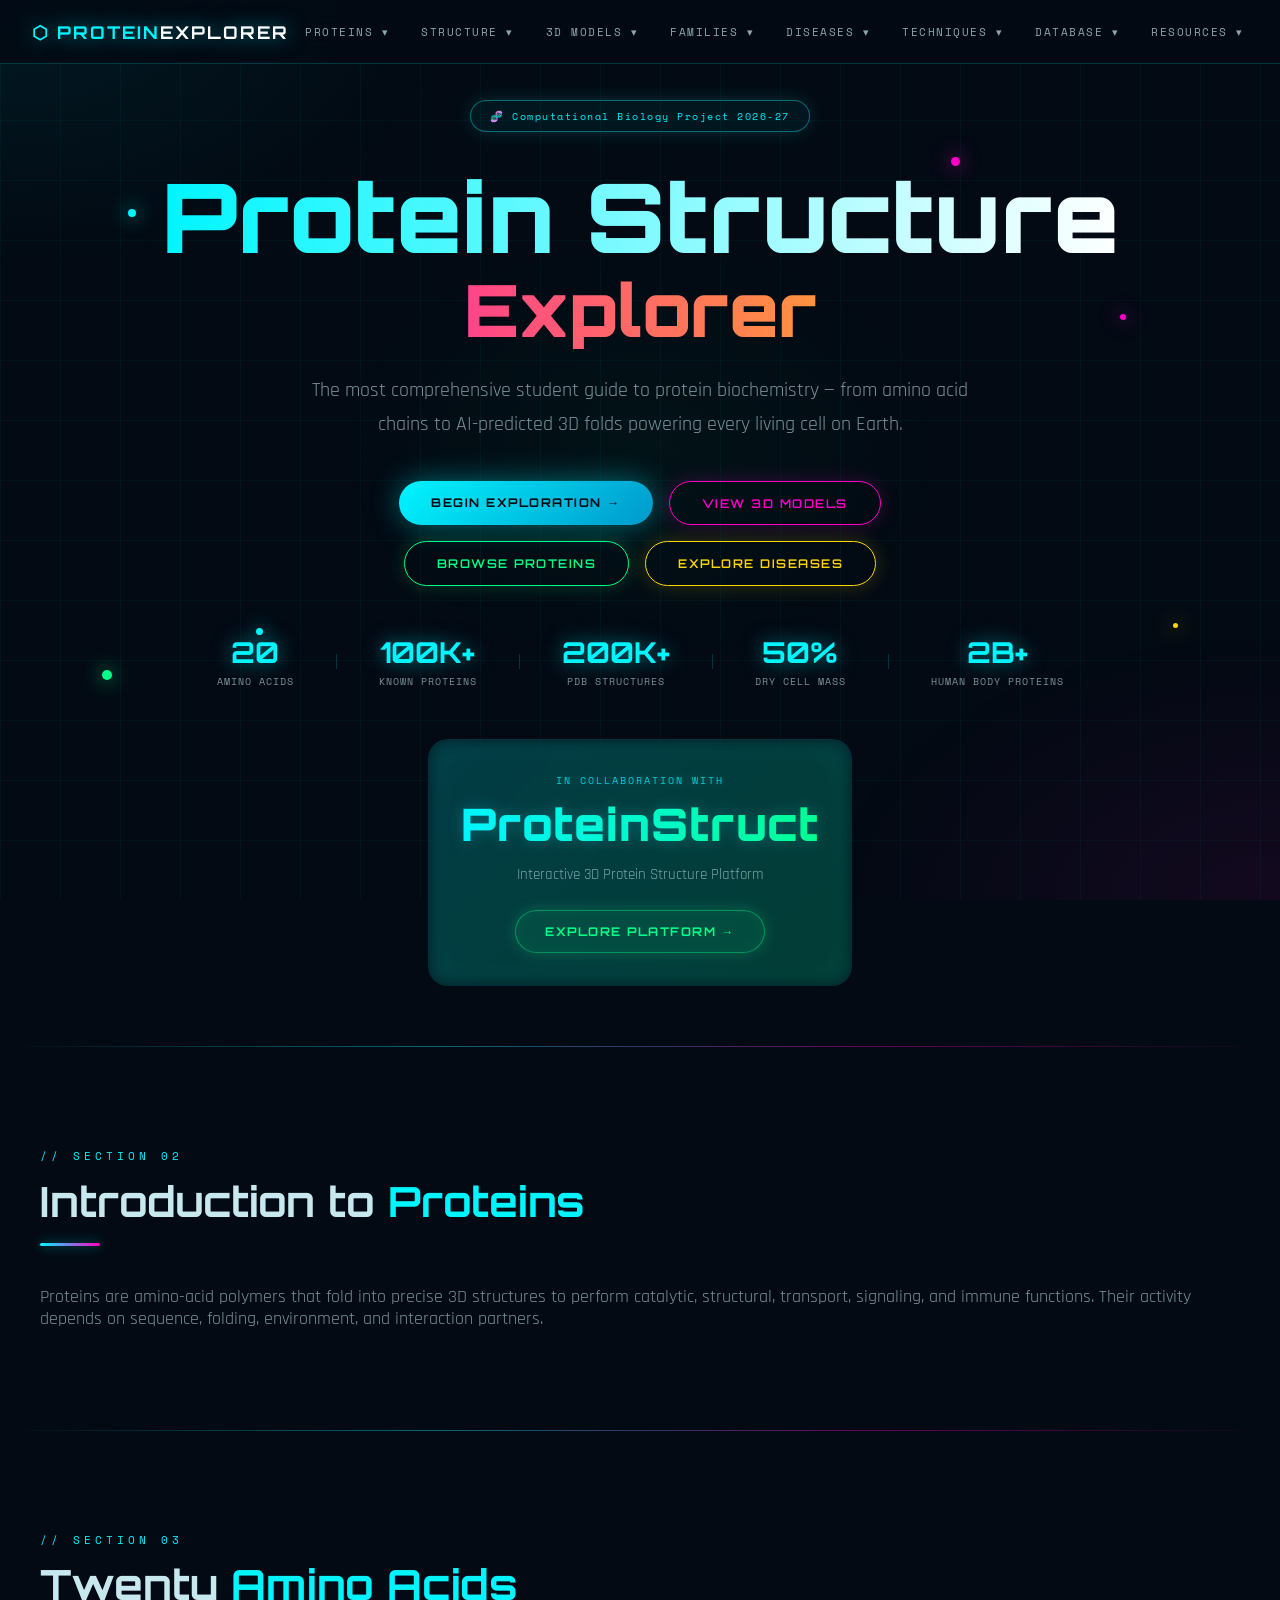
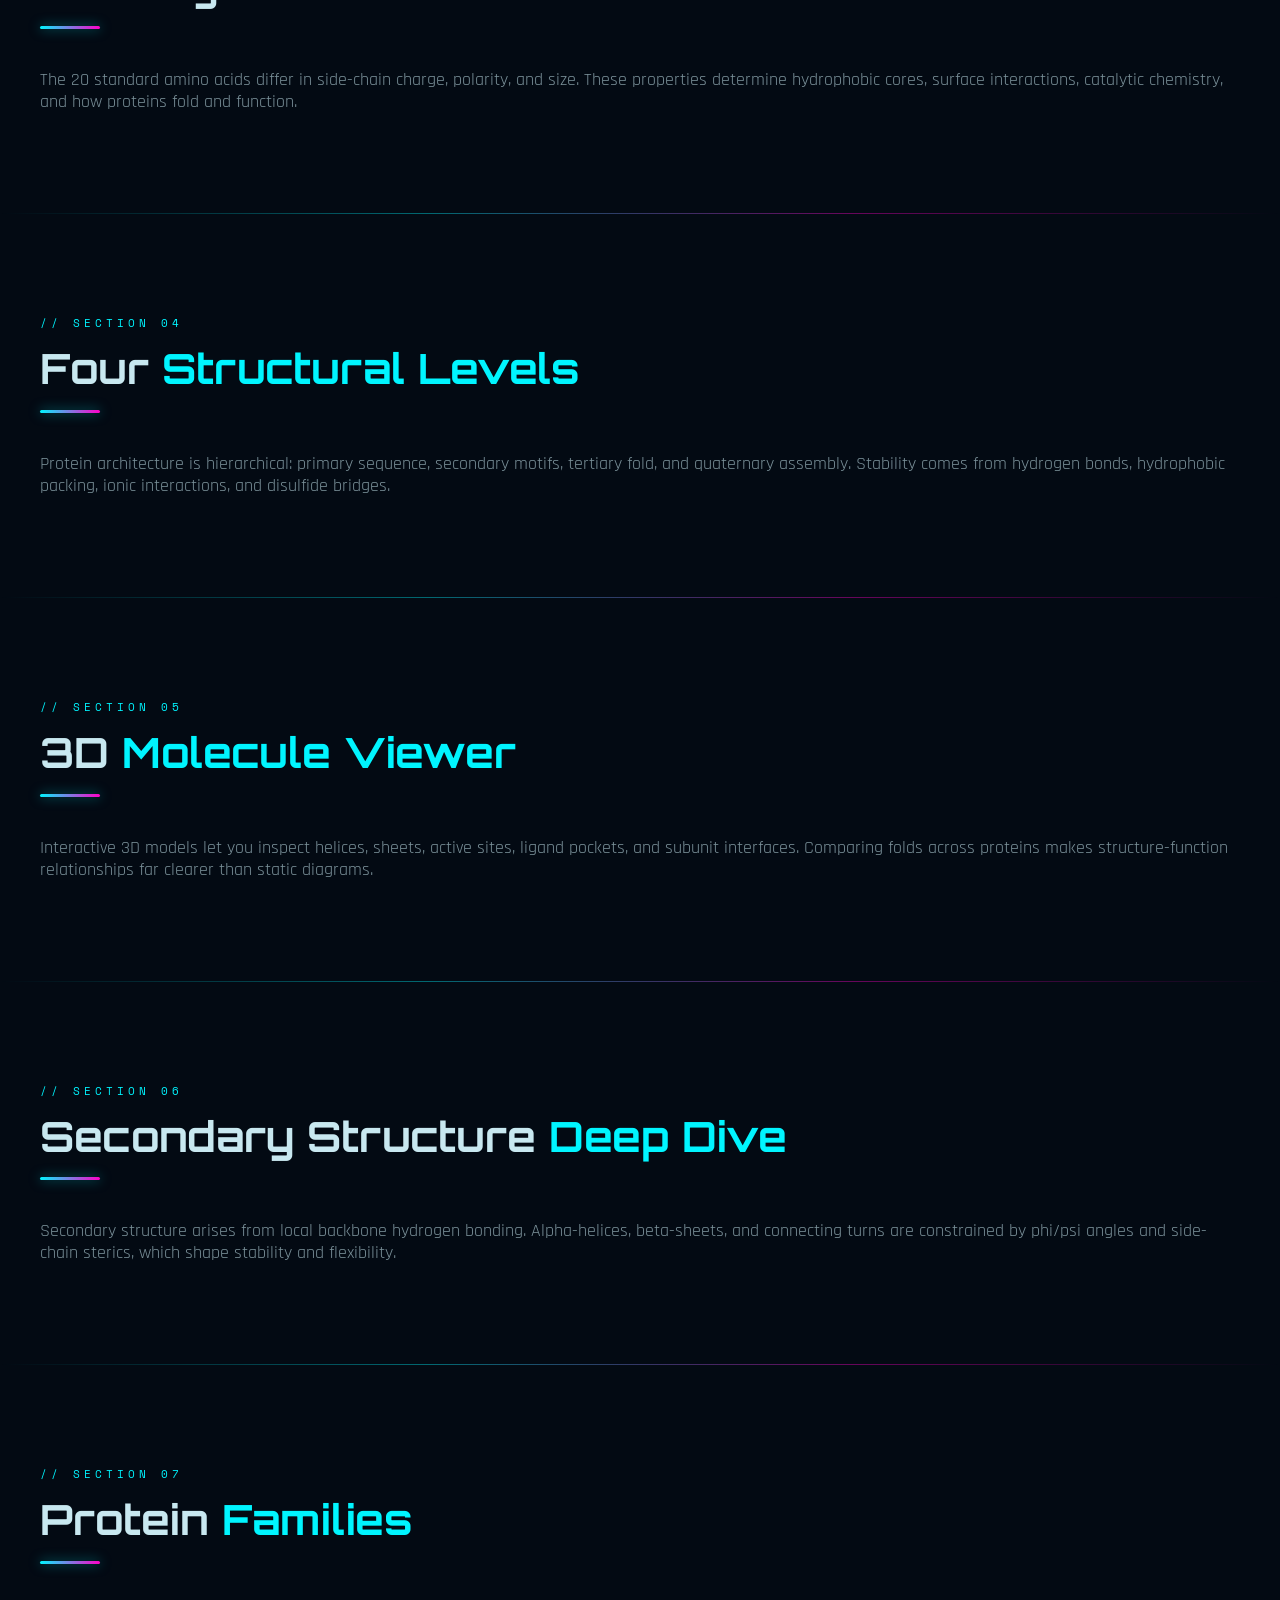
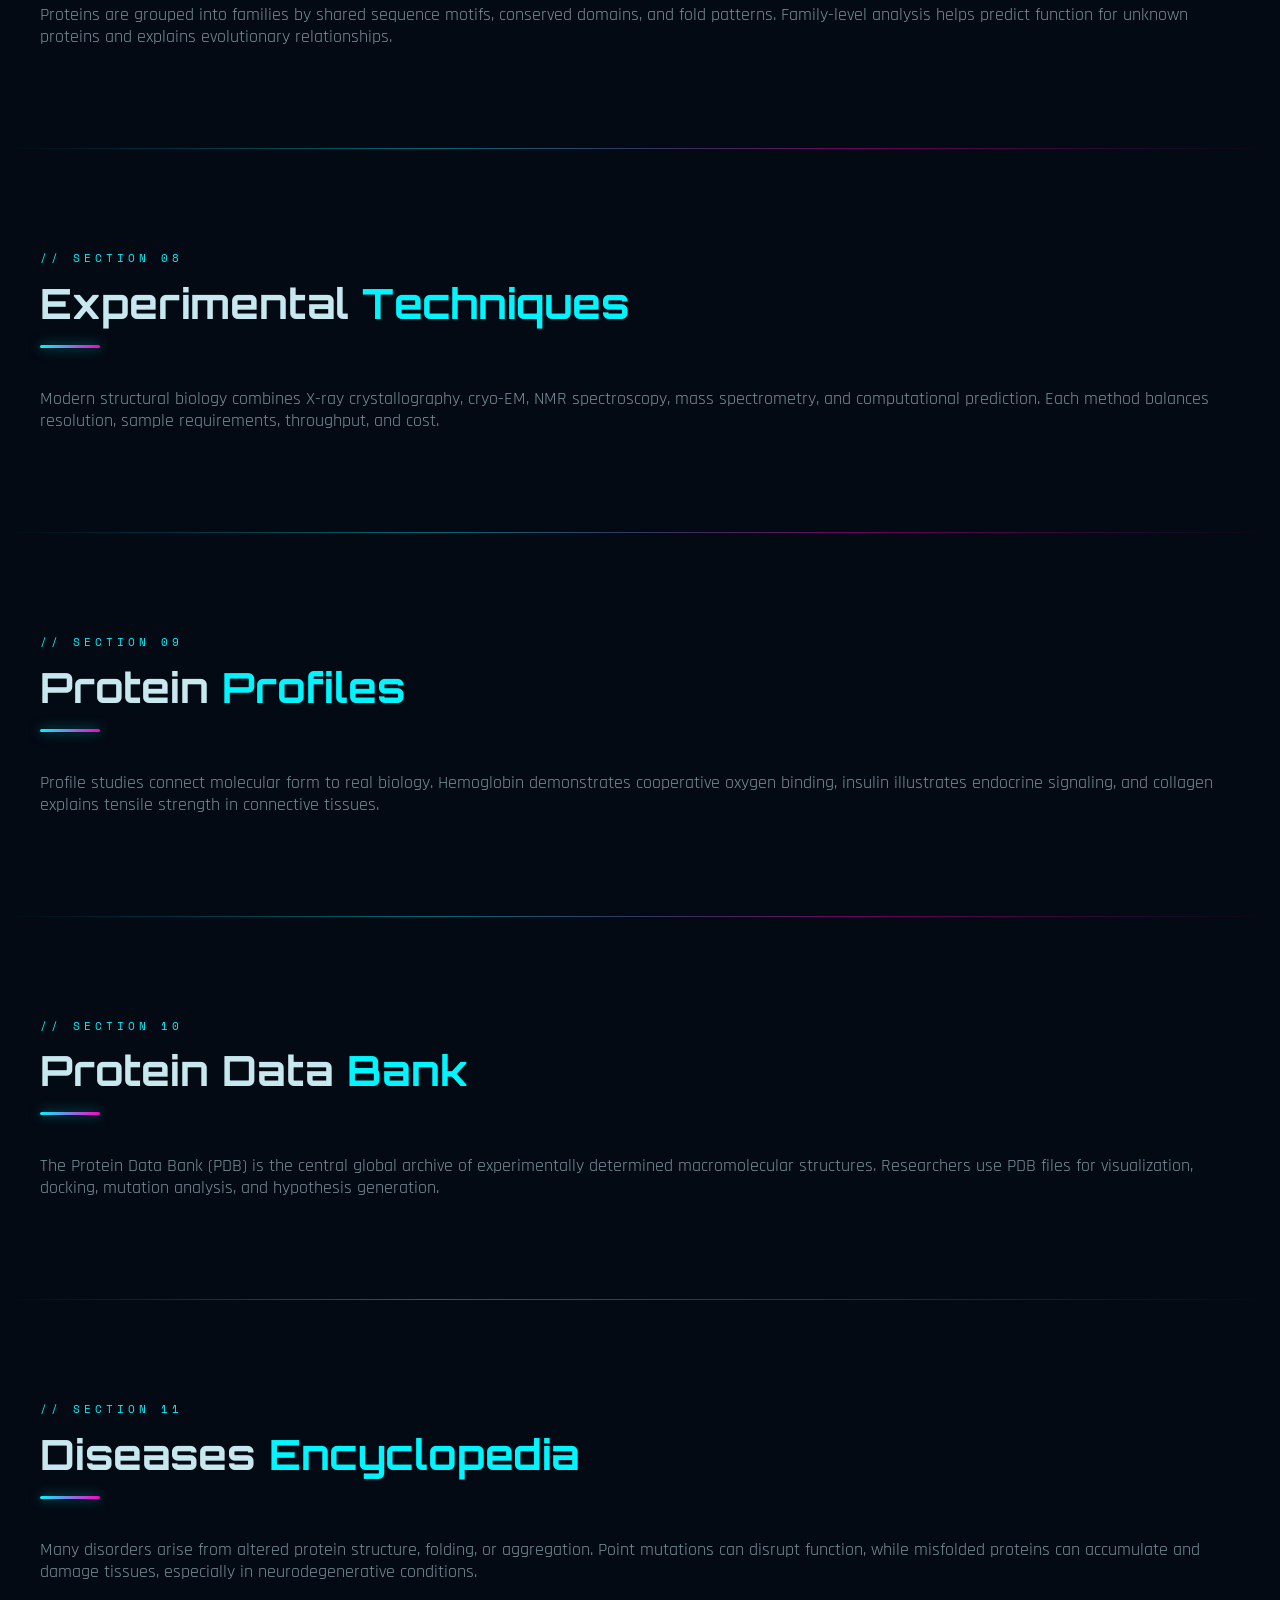
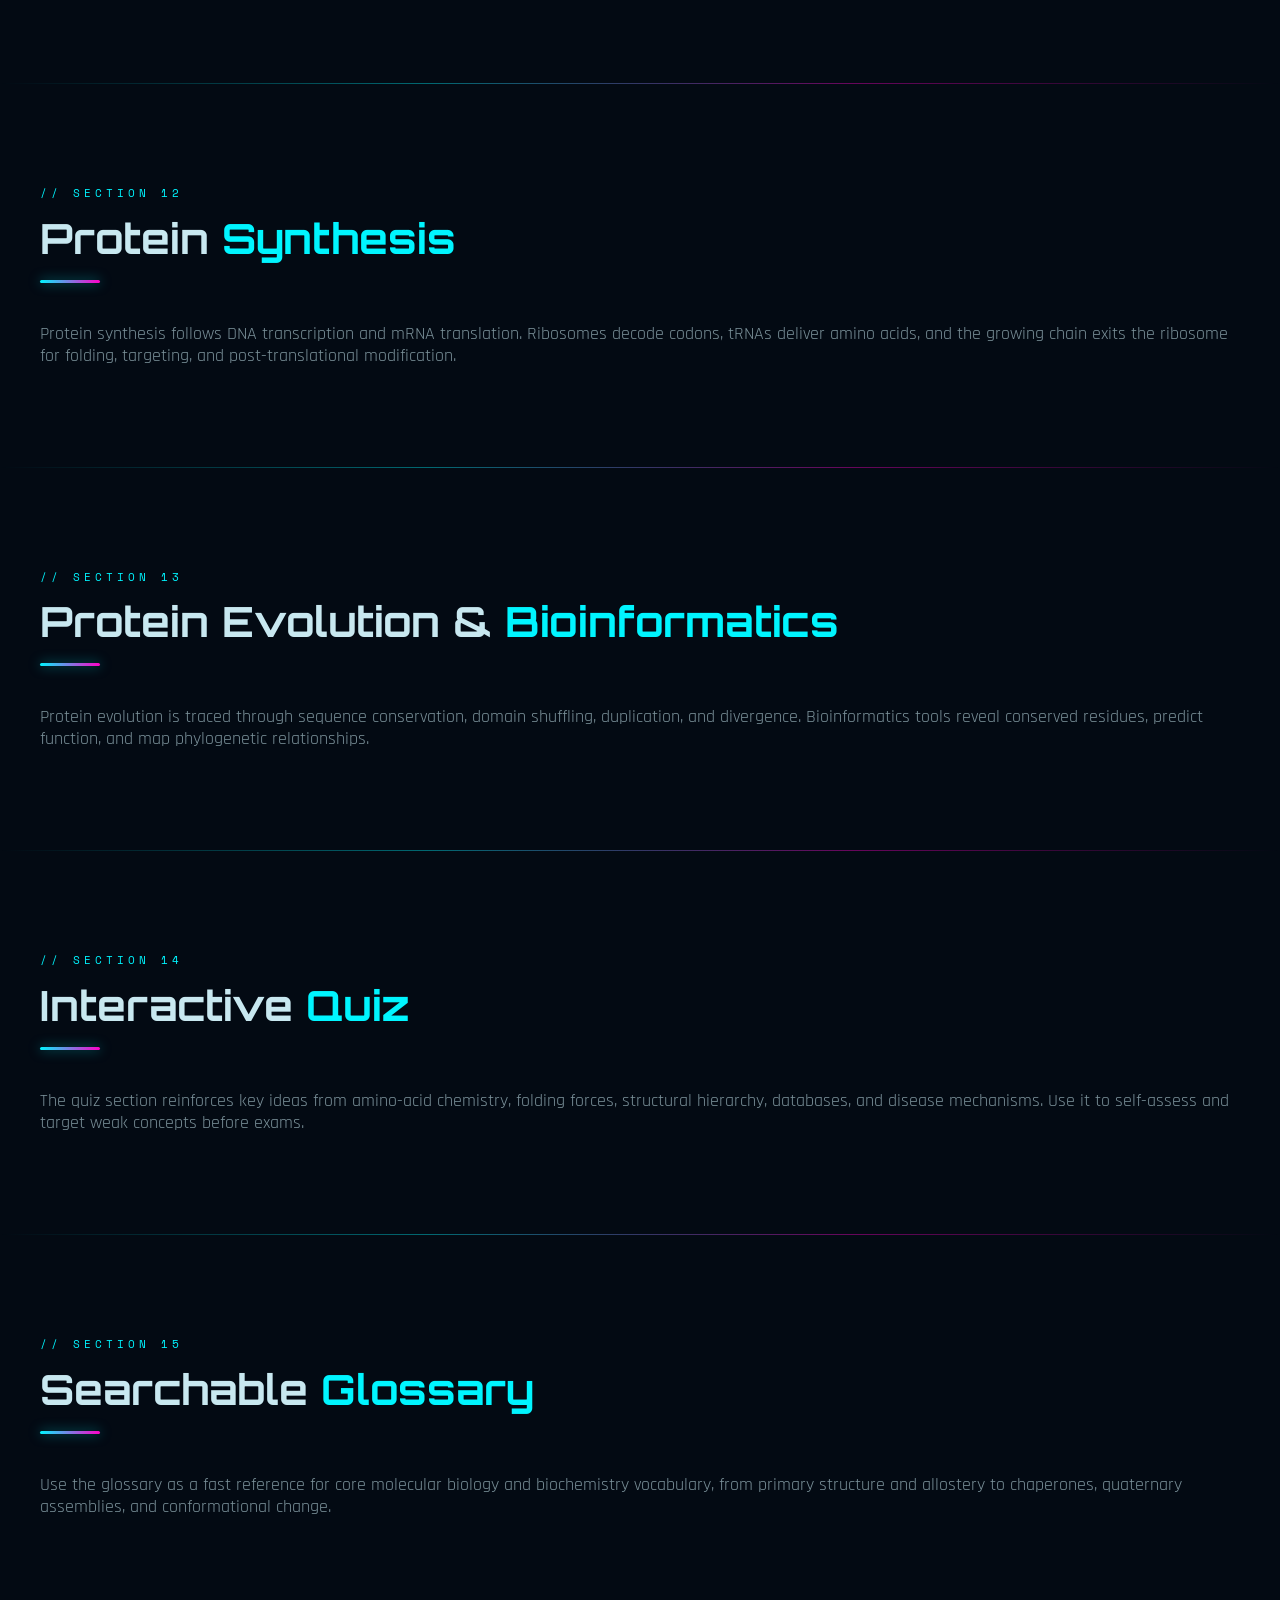
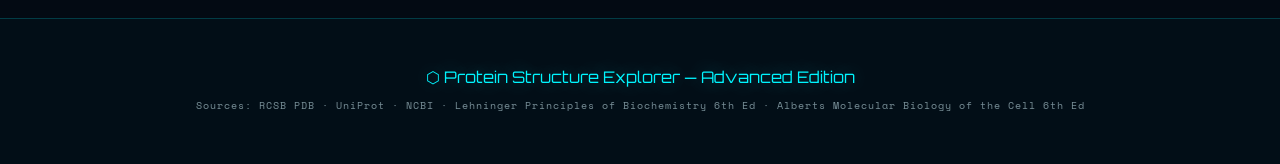
==== index.html @ 43ba5b66 "main home" ====
<!DOCTYPE html>
<html lang="en">
<head>
<meta charset="UTF-8">
<meta name="viewport" content="width=device-width, initial-scale=1.0">
<title>Protein Structure Explorer — Advanced Edition</title>
<link rel="preconnect" href="https://fonts.googleapis.com">
<link href="https://fonts.googleapis.com/css2?family=Orbitron:wght@400;600;700;900&family=Rajdhani:wght@300;400;500;600;700&family=Space+Mono:wght@400;700&display=swap" rel="stylesheet">
<link rel="stylesheet" href="styles.css">
</head>
<body>

    <!-- ══ NAVBAR ══ -->
    <nav>
  <a href="protein_structure.html" class="nav-logo">⬡ PROTEIN<span>EXPLORER</span></a>
  <ul class="nav-links">

    <!-- 1. PROTEINS -->
    <li class="nav-item">
      <a href="introduction.html">Proteins ▾</a>
      <div class="mega-drop wide">
        <div class="drop-col">
          <div class="drop-col-title">Basics</div>
          <a class="drop-item" href="introduction.html"><span class="drop-icon">🧬</span><span class="drop-text"><span class="dt">What Are Proteins?</span><span class="dd">Definition & history</span></span></a>
          <a class="drop-item" href="amino-acids.html"><span class="drop-icon">⚗️</span><span class="drop-text"><span class="dt">Amino Acids</span><span class="dd">20 building blocks</span></span></a>
          <a class="drop-item" href="introduction.html"><span class="drop-icon">🔗</span><span class="drop-text"><span class="dt">Peptide Bonds</span><span class="dd">Condensation chemistry</span></span></a>
          <a class="drop-item" href="introduction.html"><span class="drop-icon">🌀</span><span class="drop-text"><span class="dt">Polypeptides</span><span class="dd">Chain formation</span></span></a>
          <a class="drop-item" href="protein-synthesis.html"><span class="drop-icon">🏭</span><span class="drop-text"><span class="dt">Ribosomes</span><span class="dd">Protein factories</span></span></a>
          <a class="drop-item" href="protein-synthesis.html"><span class="drop-icon">📐</span><span class="drop-text"><span class="dt">Central Dogma</span><span class="dd">DNA→RNA→Protein</span></span></a>
        </div>
        <div class="drop-col">
          <div class="drop-col-title">Types</div>
          <a class="drop-item" href="protein-families.html"><span class="drop-icon">⚡</span><span class="drop-text"><span class="dt">Enzymes</span><span class="dd">Biological catalysts</span></span></a>
          <a class="drop-item" href="protein-families.html"><span class="drop-icon">💉</span><span class="drop-text"><span class="dt">Hormones</span><span class="dd">Chemical messengers</span></span></a>
          <a class="drop-item" href="protein-families.html"><span class="drop-icon">🛡️</span><span class="drop-text"><span class="dt">Antibodies</span><span class="dd">Immune defenders</span></span></a>
          <a class="drop-item" href="protein-families.html"><span class="drop-icon">🚌</span><span class="drop-text"><span class="dt">Transport</span><span class="dd">Hemoglobin, albumin</span></span></a>
          <a class="drop-item" href="protein-families.html"><span class="drop-icon">🏗️</span><span class="drop-text"><span class="dt">Structural</span><span class="dd">Collagen, keratin</span></span></a>
          <a class="drop-item" href="protein-families.html"><span class="drop-icon">🏃</span><span class="drop-text"><span class="dt">Motor Proteins</span><span class="dd">Myosin, kinesin</span></span></a>
        </div>
        <div class="drop-col">
          <div class="drop-col-title">Functions</div>
          <a class="drop-item" href="protein-families.html"><span class="drop-icon">🔬</span><span class="drop-text"><span class="dt">Catalysis</span><span class="dd">Enzyme mechanisms</span></span></a>
          <a class="drop-item" href="introduction.html"><span class="drop-icon">📡</span><span class="drop-text"><span class="dt">Cell Signaling</span><span class="dd">Receptors & cascades</span></span></a>
          <a class="drop-item" href="protein-synthesis.html"><span class="drop-icon">🧬</span><span class="drop-text"><span class="dt">DNA Replication</span><span class="dd">Polymerases</span></span></a>
          <a class="drop-item" href="protein-families.html"><span class="drop-icon">💪</span><span class="drop-text"><span class="dt">Muscle Contraction</span><span class="dd">Actin–myosin cycle</span></span></a>
          <a class="drop-item" href="diseases.html"><span class="drop-icon">🦠</span><span class="drop-text"><span class="dt">Immune Defense</span><span class="dd">Antibodies & MHC</span></span></a>
          <a class="drop-item" href="protein-families.html"><span class="drop-icon">🩸</span><span class="drop-text"><span class="dt">O₂ Transport</span><span class="dd">Hemoglobin & myoglobin</span></span></a>
        </div>
      </div>
    </li>

    <!-- 2. STRUCTURE LEVELS -->
    <li class="nav-item">
      <a href="protein-structure-levels.html">Structure ▾</a>
      <div class="mega-drop">
        <div class="drop-col">
          <div class="drop-col-title">4 Levels</div>
          <a class="drop-item" href="protein-structure-levels.html"><span class="drop-icon">①</span><span class="drop-text"><span class="dt">Primary</span><span class="dd">Amino acid sequence</span></span></a>
          <a class="drop-item" href="protein-structure-levels.html"><span class="drop-icon">②</span><span class="drop-text"><span class="dt">Secondary</span><span class="dd">α-helices & β-sheets</span></span></a>
          <a class="drop-item" href="protein-structure-levels.html"><span class="drop-icon">③</span><span class="drop-text"><span class="dt">Tertiary</span><span class="dd">3D globular fold</span></span></a>
          <a class="drop-item" href="protein-structure-levels.html"><span class="drop-icon">④</span><span class="drop-text"><span class="dt">Quaternary</span><span class="dd">Multi-subunit complexes</span></span></a>
        </div>
        <div class="drop-col">
          <div class="drop-col-title">Key Concepts</div>
          <a class="drop-item" href="protein-structure-levels.html"><span class="drop-icon">🔄</span><span class="drop-text"><span class="dt">H-Bonds</span><span class="dd">Backbone interactions</span></span></a>
          <a class="drop-item" href="protein-structure-levels.html"><span class="drop-icon">💧</span><span class="drop-text"><span class="dt">Hydrophobic Core</span><span class="dd">Driving force for folding</span></span></a>
          <a class="drop-item" href="protein-structure-levels.html"><span class="drop-icon">⚙️</span><span class="drop-text"><span class="dt">Disulfide Bonds</span><span class="dd">Covalent stabilization</span></span></a>
          <a class="drop-item" href="protein-structure-levels.html"><span class="drop-icon">📊</span><span class="drop-text"><span class="dt">Ramachandran Plot</span><span class="dd">Allowed φ/ψ angles</span></span></a>
        </div>
      </div>
    </li>

    <!-- 3. 3D MODELS -->
    <li class="nav-item">
      <a href="3d-models.html">3D Models ▾</a>
      <div class="mega-drop wide">
        <div class="drop-col">
          <div class="drop-col-title">Basic</div>
          <a class="drop-item" href="3d-models.html"><span class="drop-icon">🔵</span><span class="drop-text"><span class="dt">Primary Chain</span><span class="dd">Polypeptide backbone</span></span></a>
          <a class="drop-item" href="3d-models.html"><span class="drop-icon">🌀</span><span class="drop-text"><span class="dt">Alpha-Helix</span><span class="dd">Right-handed coil</span></span></a>
          <a class="drop-item" href="3d-models.html"><span class="drop-icon">📋</span><span class="drop-text"><span class="dt">Beta-Sheet</span><span class="dd">Parallel/antiparallel strands</span></span></a>
          <a class="drop-item" href="3d-models.html"><span class="drop-icon">🔮</span><span class="drop-text"><span class="dt">Tertiary Fold</span><span class="dd">Globular 3D fold</span></span></a>
        </div>
        <div class="drop-col">
          <div class="drop-col-title">Classic</div>
          <a class="drop-item" href="3d-models.html"><span class="drop-icon">🩸</span><span class="drop-text"><span class="dt">Hemoglobin</span><span class="dd">Heterotetramer</span></span></a>
          <a class="drop-item" href="3d-models.html"><span class="drop-icon">🦴</span><span class="drop-text"><span class="dt">Collagen</span><span class="dd">Triple helix</span></span></a>
          <a class="drop-item" href="3d-models.html"><span class="drop-icon">💉</span><span class="drop-text"><span class="dt">Insulin</span><span class="dd">Disulfide-linked chains</span></span></a>
          <a class="drop-item" href="3d-models.html"><span class="drop-icon">🏋️</span><span class="drop-text"><span class="dt">Myoglobin</span><span class="dd">O₂-binding globin</span></span></a>
        </div>
        <div class="drop-col">
          <div class="drop-col-title">Machines</div>
          <a class="drop-item" href="3d-models.html"><span class="drop-icon">⚡</span><span class="drop-text"><span class="dt">ATP Synthase</span><span class="dd">Rotary motor</span></span></a>
          <a class="drop-item" href="3d-models.html"><span class="drop-icon">🏭</span><span class="drop-text"><span class="dt">Ribosome</span><span class="dd">Protein factory</span></span></a>
          <a class="drop-item" href="3d-models.html"><span class="drop-icon">Y️</span><span class="drop-text"><span class="dt">Antibody IgG</span><span class="dd">Y-shaped immune protein</span></span></a>
          <a class="drop-item" href="3d-models.html"><span class="drop-icon">🗑️</span><span class="drop-text"><span class="dt">Proteasome</span><span class="dd">Protein degrader</span></span></a>
        </div>
      </div>
    </li>

    <!-- 4. FAMILIES -->
    <li class="nav-item">
      <a href="protein-families.html">Families ▾</a>
      <div class="mega-drop">
        <div class="drop-col">
          <div class="drop-col-title">Categories</div>
          <a class="drop-item" href="protein-families.html"><span class="drop-icon">⚽</span><span class="drop-text"><span class="dt">Globular</span><span class="dd">Compact & soluble</span></span></a>
          <a class="drop-item" href="protein-families.html"><span class="drop-icon">🧵</span><span class="drop-text"><span class="dt">Fibrous</span><span class="dd">Structural filaments</span></span></a>
          <a class="drop-item" href="protein-families.html"><span class="drop-icon">🫧</span><span class="drop-text"><span class="dt">Membrane</span><span class="dd">Embedded in bilayer</span></span></a>
          <a class="drop-item" href="protein-families.html"><span class="drop-icon">🌊</span><span class="drop-text"><span class="dt">Disordered</span><span class="dd">No fixed structure</span></span></a>
        </div>
        <div class="drop-col">
          <div class="drop-col-title">Specialized</div>
          <a class="drop-item" href="protein-families.html"><span class="drop-icon">🔧</span><span class="drop-text"><span class="dt">Enzymes</span><span class="dd">6 EC classes</span></span></a>
          <a class="drop-item" href="protein-families.html"><span class="drop-icon">🛡️</span><span class="drop-text"><span class="dt">Antibodies</span><span class="dd">5 immunoglobulin classes</span></span></a>
          <a class="drop-item" href="protein-families.html"><span class="drop-icon">🏃</span><span class="drop-text"><span class="dt">Motor Proteins</span><span class="dd">Myosin, kinesin, dynein</span></span></a>
          <a class="drop-item" href="protein-families.html"><span class="drop-icon">🫂</span><span class="drop-text"><span class="dt">Chaperones</span><span class="dd">Folding assistants</span></span></a>
        </div>
      </div>
    </li>

    <!-- 5. DISEASES -->
    <li class="nav-item">
      <a href="diseases.html">Diseases ▾</a>
      <div class="mega-drop">
        <div class="drop-col">
          <div class="drop-col-title">Misfolding</div>
          <a class="drop-item" href="diseases.html"><span class="drop-icon">🧠</span><span class="drop-text"><span class="dt">Alzheimer's</span><span class="dd">Aβ plaques + tau tangles</span></span></a>
          <a class="drop-item" href="diseases.html"><span class="drop-icon">🤝</span><span class="drop-text"><span class="dt">Parkinson's</span><span class="dd">α-synuclein Lewy bodies</span></span></a>
          <a class="drop-item" href="diseases.html"><span class="drop-icon">👻</span><span class="drop-text"><span class="dt">Prion Diseases</span><span class="dd">PrPc → PrPsc</span></span></a>
        </div>
        <div class="drop-col">
          <div class="drop-col-title">Genetic</div>
          <a class="drop-item" href="diseases.html"><span class="drop-icon">🩸</span><span class="drop-text"><span class="dt">Sickle Cell</span><span class="dd">Glu6Val in β-globin</span></span></a>
          <a class="drop-item" href="diseases.html"><span class="drop-icon">🫁</span><span class="drop-text"><span class="dt">Cystic Fibrosis</span><span class="dd">CFTR mutations</span></span></a>
          <a class="drop-item" href="diseases.html"><span class="drop-icon">🦴</span><span class="drop-text"><span class="dt">Osteogenesis Imperfecta</span><span class="dd">Defective collagen</span></span></a>
          <a class="drop-item" href="diseases.html"><span class="drop-icon">🧬</span><span class="drop-text"><span class="dt">PKU</span><span class="dd">Phenylalanine accumulation</span></span></a>
        </div>
      </div>
    </li>

    <!-- 6. TECHNIQUES -->
    <li class="nav-item">
      <a href="techniques.html">Techniques ▾</a>
      <div class="mega-drop">
        <div class="drop-col">
          <div class="drop-col-title">Structural</div>
          <a class="drop-item" href="techniques.html"><span class="drop-icon">💎</span><span class="drop-text"><span class="dt">X-Ray Crystallography</span><span class="dd">Atomic resolution</span></span></a>
          <a class="drop-item" href="techniques.html"><span class="drop-icon">🧲</span><span class="drop-text"><span class="dt">NMR Spectroscopy</span><span class="dd">Solution structures</span></span></a>
          <a class="drop-item" href="techniques.html"><span class="drop-icon">❄️</span><span class="drop-text"><span class="dt">Cryo-EM</span><span class="dd">Resolution revolution</span></span></a>
          <a class="drop-item" href="techniques.html"><span class="drop-icon">🤖</span><span class="drop-text"><span class="dt">AlphaFold AI</span><span class="dd">AI structure prediction</span></span></a>
        </div>
        <div class="drop-col">
          <div class="drop-col-title">Analytical</div>
          <a class="drop-item" href="techniques.html"><span class="drop-icon">⚖️</span><span class="drop-text"><span class="dt">Mass Spectrometry</span><span class="dd">Protein identification</span></span></a>
          <a class="drop-item" href="techniques.html"><span class="drop-icon">🌈</span><span class="drop-text"><span class="dt">CD Spectroscopy</span><span class="dd">Secondary structure</span></span></a>
          <a class="drop-item" href="techniques.html"><span class="drop-icon">💡</span><span class="drop-text"><span class="dt">FRET</span><span class="dd">Molecular distances</span></span></a>
          <a class="drop-item" href="techniques.html"><span class="drop-icon">🧫</span><span class="drop-text"><span class="dt">SDS-PAGE/Western</span><span class="dd">Size separation</span></span></a>
        </div>
      </div>
    </li>

    <!-- 7. DATABASE -->
    <li class="nav-item">
      <a href="pdb.html">Database ▾</a>
      <div class="mega-drop">
        <div class="drop-col">
          <div class="drop-col-title">Databases</div>
          <a class="drop-item" href="pdb.html"><span class="drop-icon">🏛️</span><span class="drop-text"><span class="dt">Protein Data Bank</span><span class="dd">200K+ structures</span></span></a>
          <a class="drop-item" href="pdb.html"><span class="drop-icon">🤖</span><span class="drop-text"><span class="dt">AlphaFold DB</span><span class="dd">200M+ predictions</span></span></a>
          <a class="drop-item" href="pdb.html"><span class="drop-icon">📚</span><span class="drop-text"><span class="dt">UniProt</span><span class="dd">Protein knowledgebase</span></span></a>
          <a class="drop-item" href="pdb.html"><span class="drop-icon">🔬</span><span class="drop-text"><span class="dt">NCBI Protein</span><span class="dd">Sequence database</span></span></a>
        </div>
        <div class="drop-col">
          <div class="drop-col-title">Tools</div>
          <a class="drop-item" href="pdb.html"><span class="drop-icon">🖥️</span><span class="drop-text"><span class="dt">PyMOL</span><span class="dd">Structure visualization</span></span></a>
          <a class="drop-item" href="pdb.html"><span class="drop-icon">💻</span><span class="drop-text"><span class="dt">BLAST</span><span class="dd">Sequence alignment</span></span></a>
          <a class="drop-item" href="pdb.html"><span class="drop-icon">🌐</span><span class="drop-text"><span class="dt">Mol* Viewer</span><span class="dd">Web-based 3D viewer</span></span></a>
          <a class="drop-item" href="pdb.html"><span class="drop-icon">🧮</span><span class="drop-text"><span class="dt">Clustal Omega</span><span class="dd">Multiple alignment</span></span></a>
        </div>
      </div>
    </li>

    <!-- 8. RESOURCES -->
    <li class="nav-item">
      <a href="quiz.html">Resources ▾</a>
      <div class="mega-drop">
        <div class="drop-col">
          <div class="drop-col-title">Self-Test & Reference</div>
          <a class="drop-item" href="quiz.html"><span class="drop-icon">❓</span><span class="drop-text"><span class="dt">10-Question Quiz</span><span class="dd">Test your knowledge</span></span></a>
          <a class="drop-item" href="glossary.html"><span class="drop-icon">📖</span><span class="drop-text"><span class="dt">Glossary A–Z</span><span class="dd">60+ searchable terms</span></span></a>
          <a class="drop-item" href="protein-families.html"><span class="drop-icon">🔍</span><span class="drop-text"><span class="dt">Protein Profiles</span><span class="dd">10 case studies</span></span></a>
          <a class="drop-item" href="evolution.html"><span class="drop-icon">🧫</span><span class="drop-text"><span class="dt">Bioinformatics</span><span class="dd">Evolution & tools</span></span></a>
        </div>
      </div>
    </li>

  </ul>
</nav>

<!-- ══ HERO ══ -->
<section id="hero">
  <!-- Floating dots -->
  <div class="float-dot fd1"></div>
  <div class="float-dot fd2"></div>
  <div class="float-dot fd3"></div>
  <div class="float-dot fd4"></div>
  <div class="float-dot fd5"></div>
  <div class="float-dot fd6"></div>

  <div class="hero-badge">🧬 Computational Biology Project 2026-27</div>

  <h1 class="hero-title">
    <span class="line1">Protein Structure</span>
    <span class="line2">Explorer</span>
  </h1>

  <p class="hero-subtitle">
    The most comprehensive student guide to protein biochemistry — from amino acid chains
    to AI-predicted 3D folds powering every living cell on Earth.
  </p>

  <div class="hero-btns">
    <a href="introduction.html" class="btn-primary">Begin Exploration →</a>
    <a href="3d-models.html" class="btn-outline mg">View 3D Models</a>
  </div>
  <div class="hero-btns2">
    <a href="amino-acids.html" class="btn-outline gr">Browse Proteins</a>
    <a href="diseases.html" class="btn-outline gd">Explore Diseases</a>
  </div>

  <div class="hero-stats">
    <div class="stat-item">
      <span class="stat-num">20</span>
      <span class="stat-label">Amino Acids</span>
    </div>
    <div class="stat-divider">|</div>
    <div class="stat-item">
      <span class="stat-num">100K+</span>
      <span class="stat-label">Known Proteins</span>
    </div>
    <div class="stat-divider">|</div>
    <div class="stat-item">
      <span class="stat-num">200K+</span>
      <span class="stat-label">PDB Structures</span>
    </div>
    <div class="stat-divider">|</div>
    <div class="stat-item">
      <span class="stat-num">50%</span>
      <span class="stat-label">Dry Cell Mass</span>
    </div>
    <div class="stat-divider">|</div>
    <div class="stat-item">
      <span class="stat-num">2B+</span>
      <span class="stat-label">Human Body Proteins</span>
    </div>
  </div>

  <!-- ══ Glassmorphism Collaboration Card ══ -->
  <div class="collab-card">
    <div class="collab-glow"></div>
    <div class="collab-content">
      <p class="collab-label">In Collaboration With</p>
      <h3 class="collab-title">ProteinStruct</h3>
      <p class="collab-subtitle">Interactive 3D Protein Structure Platform</p>
      <a href="https://proteostruct.vercel.app" target="_blank" rel="noopener noreferrer" class="collab-link">
        Explore Platform →
      </a>
    </div>
  </div>
</section>

<div class="section-sep"></div>

<!-- ══ PLACEHOLDER SECTIONS (to be replaced in subsequent parts) ══ -->
<section id="intro"><div class="section-inner">
  <span class="section-tag">// Section 02</span>
  <h2 class="section-title">Introduction to <span>Proteins</span></h2>
  <div class="section-divider"></div>
  <p style="color:var(--text-dim);font-size:1.1rem">Proteins are amino-acid polymers that fold into precise 3D structures to perform catalytic, structural, transport, signaling, and immune functions. Their activity depends on sequence, folding, environment, and interaction partners.</p>
</div></section>
<div class="section-sep"></div>

<section id="amino"><div class="section-inner">
  <span class="section-tag">// Section 03</span>
  <h2 class="section-title">Twenty <span>Amino Acids</span></h2>
  <div class="section-divider"></div>
  <p style="color:var(--text-dim);font-size:1.1rem">The 20 standard amino acids differ in side-chain charge, polarity, and size. These properties determine hydrophobic cores, surface interactions, catalytic chemistry, and how proteins fold and function.</p>
</div></section>
<div class="section-sep"></div>

<section id="levels"><div class="section-inner">
  <span class="section-tag">// Section 04</span>
  <h2 class="section-title">Four <span>Structural Levels</span></h2>
  <div class="section-divider"></div>
  <p style="color:var(--text-dim);font-size:1.1rem">Protein architecture is hierarchical: primary sequence, secondary motifs, tertiary fold, and quaternary assembly. Stability comes from hydrogen bonds, hydrophobic packing, ionic interactions, and disulfide bridges.</p>
</div></section>
<div class="section-sep"></div>

<section id="viewer"><div class="section-inner">
  <span class="section-tag">// Section 05</span>
  <h2 class="section-title">3D <span>Molecule Viewer</span></h2>
  <div class="section-divider"></div>
  <p style="color:var(--text-dim);font-size:1.1rem">Interactive 3D models let you inspect helices, sheets, active sites, ligand pockets, and subunit interfaces. Comparing folds across proteins makes structure-function relationships far clearer than static diagrams.</p>
</div></section>
<div class="section-sep"></div>

<section id="secondary"><div class="section-inner">
  <span class="section-tag">// Section 06</span>
  <h2 class="section-title">Secondary Structure <span>Deep Dive</span></h2>
  <div class="section-divider"></div>
  <p style="color:var(--text-dim);font-size:1.1rem">Secondary structure arises from local backbone hydrogen bonding. Alpha-helices, beta-sheets, and connecting turns are constrained by phi/psi angles and side-chain sterics, which shape stability and flexibility.</p>
</div></section>
<div class="section-sep"></div>

<section id="families"><div class="section-inner">
  <span class="section-tag">// Section 07</span>
  <h2 class="section-title">Protein <span>Families</span></h2>
  <div class="section-divider"></div>
  <p style="color:var(--text-dim);font-size:1.1rem">Proteins are grouped into families by shared sequence motifs, conserved domains, and fold patterns. Family-level analysis helps predict function for unknown proteins and explains evolutionary relationships.</p>
</div></section>
<div class="section-sep"></div>

<section id="techniques"><div class="section-inner">
  <span class="section-tag">// Section 08</span>
  <h2 class="section-title">Experimental <span>Techniques</span></h2>
  <div class="section-divider"></div>
  <p style="color:var(--text-dim);font-size:1.1rem">Modern structural biology combines X-ray crystallography, cryo-EM, NMR spectroscopy, mass spectrometry, and computational prediction. Each method balances resolution, sample requirements, throughput, and cost.</p>
</div></section>
<div class="section-sep"></div>

<section id="profiles"><div class="section-inner">
  <span class="section-tag">// Section 09</span>
  <h2 class="section-title">Protein <span>Profiles</span></h2>
  <div class="section-divider"></div>
  <p style="color:var(--text-dim);font-size:1.1rem">Profile studies connect molecular form to real biology. Hemoglobin demonstrates cooperative oxygen binding, insulin illustrates endocrine signaling, and collagen explains tensile strength in connective tissues.</p>
</div></section>
<div class="section-sep"></div>

<section id="pdb"><div class="section-inner">
  <span class="section-tag">// Section 10</span>
  <h2 class="section-title">Protein Data <span>Bank</span></h2>
  <div class="section-divider"></div>
  <p style="color:var(--text-dim);font-size:1.1rem">The Protein Data Bank (PDB) is the central global archive of experimentally determined macromolecular structures. Researchers use PDB files for visualization, docking, mutation analysis, and hypothesis generation.</p>
</div></section>
<div class="section-sep"></div>

<section id="diseases"><div class="section-inner">
  <span class="section-tag">// Section 11</span>
  <h2 class="section-title">Diseases <span>Encyclopedia</span></h2>
  <div class="section-divider"></div>
  <p style="color:var(--text-dim);font-size:1.1rem">Many disorders arise from altered protein structure, folding, or aggregation. Point mutations can disrupt function, while misfolded proteins can accumulate and damage tissues, especially in neurodegenerative conditions.</p>
</div></section>
<div class="section-sep"></div>

<section id="synthesis"><div class="section-inner">
  <span class="section-tag">// Section 12</span>
  <h2 class="section-title">Protein <span>Synthesis</span></h2>
  <div class="section-divider"></div>
  <p style="color:var(--text-dim);font-size:1.1rem">Protein synthesis follows DNA transcription and mRNA translation. Ribosomes decode codons, tRNAs deliver amino acids, and the growing chain exits the ribosome for folding, targeting, and post-translational modification.</p>
</div></section>
<div class="section-sep"></div>

<section id="evolution"><div class="section-inner">
  <span class="section-tag">// Section 13</span>
  <h2 class="section-title">Protein Evolution & <span>Bioinformatics</span></h2>
  <div class="section-divider"></div>
  <p style="color:var(--text-dim);font-size:1.1rem">Protein evolution is traced through sequence conservation, domain shuffling, duplication, and divergence. Bioinformatics tools reveal conserved residues, predict function, and map phylogenetic relationships.</p>
</div></section>
<div class="section-sep"></div>

<section id="quiz"><div class="section-inner">
  <span class="section-tag">// Section 14</span>
  <h2 class="section-title">Interactive <span>Quiz</span></h2>
  <div class="section-divider"></div>
  <p style="color:var(--text-dim);font-size:1.1rem">The quiz section reinforces key ideas from amino-acid chemistry, folding forces, structural hierarchy, databases, and disease mechanisms. Use it to self-assess and target weak concepts before exams.</p>
</div></section>
<div class="section-sep"></div>

<section id="glossary"><div class="section-inner">
  <span class="section-tag">// Section 15</span>
  <h2 class="section-title">Searchable <span>Glossary</span></h2>
  <div class="section-divider"></div>
  <p style="color:var(--text-dim);font-size:1.1rem">Use the glossary as a fast reference for core molecular biology and biochemistry vocabulary, from primary structure and allostery to chaperones, quaternary assemblies, and conformational change.</p>
</div></section>

<!-- ══ FOOTER ══ -->
<footer>
  <div class="footer-title">⬡ Protein Structure Explorer — Advanced Edition</div>
  <div class="footer-sub">
    Sources: RCSB PDB · UniProt · NCBI · Lehninger Principles of Biochemistry 6th Ed · Alberts Molecular Biology of the Cell 6th Ed
  </div>
</footer>

<script src="script.js"></script>
</body>
</html>
---- styles.css ----
/* ══════════════════════════════════════════════
   CSS VARIABLES & RESET
══════════════════════════════════════════════ */
:root {
  --cyan: #00f5ff;
  --magenta: #ff00c8;
  --green: #00ff88;
  --gold: #ffd700;
  --bg: #030a13;
  --card-bg: rgba(0,245,255,0.04);
  --border: rgba(0,245,255,0.2);
  --text: #c8e8f0;
  --text-dim: rgba(200,232,240,0.6);
}
*,*::before,*::after{box-sizing:border-box;margin:0;padding:0}
html{scroll-behavior:smooth}
body{
  font-family:'Rajdhani',sans-serif;
  background:var(--bg);
  color:var(--text);
  overflow-x:hidden;
  position:relative;
}

/* ── BACKGROUND ── */
body::before{
  content:'';
  position:fixed;inset:0;z-index:0;pointer-events:none;
  background:
    radial-gradient(ellipse 60% 50% at 0% 0%, rgba(0,245,255,0.07) 0%, transparent 60%),
    radial-gradient(ellipse 60% 50% at 100% 100%, rgba(255,0,200,0.07) 0%, transparent 60%),
    radial-gradient(ellipse 40% 40% at 50% 50%, rgba(0,255,136,0.04) 0%, transparent 60%);
}
body::after{
  content:'';
  position:fixed;inset:0;z-index:0;pointer-events:none;
  background-image:
    linear-gradient(rgba(0,245,255,0.04) 1px, transparent 1px),
    linear-gradient(90deg, rgba(0,245,255,0.04) 1px, transparent 1px);
  background-size:60px 60px;
  animation:gridMove 20s linear infinite;
}
@keyframes gridMove{
  0%{background-position:0 0}
  100%{background-position:60px 60px}
}

/* ══════════════════════════════════════════════
   NAVBAR
══════════════════════════════════════════════ */
nav{
  position:fixed;top:0;left:0;right:0;z-index:1000;
  background:rgba(3,10,19,0.85);
  backdrop-filter:blur(20px);
  border-bottom:1px solid var(--border);
  padding:0 2rem;
  height:64px;
  display:flex;align-items:center;justify-content:space-between;
}
.nav-logo{
  font-family:'Orbitron',sans-serif;
  font-size:1.1rem;font-weight:700;
  color:var(--cyan);
  text-shadow:0 0 20px rgba(0,245,255,0.6);
  letter-spacing:2px;
  white-space:nowrap;
  text-decoration:none;
}
.nav-logo span{color:#fff}
.nav-links{
  display:flex;gap:0;list-style:none;
  position:relative;
}
.nav-item{position:relative}
.nav-item>a{
  display:block;padding:0 1rem;
  font-family:'Space Mono',monospace;
  font-size:0.68rem;font-weight:400;
  color:rgba(200,232,240,0.7);
  text-transform:uppercase;letter-spacing:1.5px;
  text-decoration:none;
  height:64px;line-height:64px;
  transition:all .3s;
  white-space:nowrap;
  border-bottom:2px solid transparent;
}
.nav-item:hover>a{
  color:var(--cyan);
  text-shadow:0 0 12px rgba(0,245,255,0.7);
  border-bottom-color:var(--cyan);
}
/* ── MEGA DROPDOWN ── */
.mega-drop{
  position:absolute;top:64px;left:50%;transform:translateX(-50%);
  background:rgba(3,10,19,0.97);
  backdrop-filter:blur(24px);
  border:1px solid var(--border);
  border-radius:16px;
  padding:1.5rem;
  min-width:520px;
  opacity:0;visibility:hidden;
  transform:translateX(-50%) translateY(-10px);
  transition:all .35s cubic-bezier(.4,0,.2,1);
  box-shadow:0 20px 60px rgba(0,0,0,0.7),0 0 40px rgba(0,245,255,0.06);
  display:flex;gap:1.5rem;
}
.nav-item:hover .mega-drop{
  opacity:1;visibility:visible;
  transform:translateX(-50%) translateY(0);
}
.drop-col{flex:1;min-width:140px}
.drop-col-title{
  font-family:'Space Mono',monospace;
  font-size:0.6rem;color:var(--cyan);
  text-transform:uppercase;letter-spacing:2px;
  padding-bottom:.5rem;margin-bottom:.5rem;
  border-bottom:1px solid var(--border);
}
.drop-item{
  display:flex;align-items:flex-start;gap:.6rem;
  padding:.5rem .4rem;border-radius:8px;
  text-decoration:none;
  transition:all .2s;
  cursor:pointer;
}
.drop-item:hover{background:rgba(0,245,255,0.07)}
.drop-icon{
  font-size:1.3rem;flex-shrink:0;
  width:32px;height:32px;
  display:flex;align-items:center;justify-content:center;
  background:rgba(0,245,255,0.06);
  border:1px solid rgba(0,245,255,0.15);
  border-radius:8px;
}
.drop-text .dt{
  font-family:'Orbitron',monospace;
  font-size:0.6rem;font-weight:600;
  color:#fff;display:block;
  white-space:nowrap;
}
.drop-text .dd{
  font-family:'Rajdhani',sans-serif;
  font-size:0.72rem;color:var(--text-dim);
  display:block;line-height:1.3;
}

/* ── NAV DROPDOWN VARIATIONS ── */
.mega-drop.wide{min-width:760px}
.mega-drop.xwide{min-width:900px}

/* ══════════════════════════════════════════════
   HERO SECTION
══════════════════════════════════════════════ */
#hero{
  position:relative;z-index:1;
  min-height:100vh;
  display:flex;flex-direction:column;
  align-items:center;justify-content:center;
  text-align:center;
  padding:100px 20px 60px;
  overflow:hidden;
}
.hero-badge{
  display:inline-flex;align-items:center;gap:.5rem;
  border:1px solid rgba(0,245,255,0.4);
  border-radius:50px;
  padding:.45rem 1.2rem;
  font-family:'Space Mono',monospace;
  font-size:0.65rem;letter-spacing:1.5px;
  color:var(--cyan);
  background:rgba(0,245,255,0.05);
  box-shadow:0 0 20px rgba(0,245,255,0.15);
  margin-bottom:2rem;
  animation:fadeSlideDown .8s ease forwards;
}
@keyframes fadeSlideDown{
  from{opacity:0;transform:translateY(-20px)}
  to{opacity:1;transform:translateY(0)}
}
.hero-title{
  font-family:'Orbitron',sans-serif;
  font-weight:900;
  line-height:1.1;
  margin-bottom:1.5rem;
}
.hero-title .line1{
  display:block;
  font-size:clamp(2.8rem,8vw,6rem);
  background:linear-gradient(90deg,var(--cyan),#fff,var(--cyan));
  background-size:200%;
  -webkit-background-clip:text;background-clip:text;
  -webkit-text-fill-color:transparent;
  animation:shimmer 4s linear infinite, fadeSlideDown .9s ease forwards;
}
.hero-title .line2{
  display:block;
  font-size:clamp(2.2rem,6vw,4.5rem);
  background:linear-gradient(90deg,var(--magenta),var(--gold),var(--green));
  background-size:200%;
  -webkit-background-clip:text;background-clip:text;
  -webkit-text-fill-color:transparent;
  animation:shimmer2 5s linear infinite, fadeSlideDown 1s ease .15s both;
}
@keyframes shimmer{
  0%{background-position:200% center}
  100%{background-position:-200% center}
}
@keyframes shimmer2{
  0%{background-position:200% center}
  100%{background-position:-200% center}
}
.hero-subtitle{
  font-size:clamp(1rem,2.5vw,1.25rem);
  color:var(--text-dim);
  max-width:700px;
  line-height:1.7;
  margin:0 auto 2.5rem;
  animation:fadeSlideDown 1s ease .3s both;
}
/* ── CTA BUTTONS ── */
.hero-btns{
  display:flex;flex-wrap:wrap;gap:1rem;
  justify-content:center;
  margin-bottom:1rem;
  animation:fadeSlideDown 1s ease .5s both;
}
.hero-btns2{
  display:flex;flex-wrap:wrap;gap:1rem;
  justify-content:center;
  margin-bottom:3rem;
  animation:fadeSlideDown 1s ease .65s both;
}
.btn-primary{
  padding:.85rem 2rem;border-radius:50px;
  font-family:'Orbitron',sans-serif;font-size:.75rem;font-weight:700;
  letter-spacing:1.5px;text-transform:uppercase;cursor:pointer;
  border:none;text-decoration:none;
  background:linear-gradient(135deg,var(--cyan),#0099cc);
  color:#030a13;
  box-shadow:0 0 30px rgba(0,245,255,0.4);
  transition:all .3s;
  display:inline-block;
}
.btn-primary:hover{transform:translateY(-2px);box-shadow:0 0 50px rgba(0,245,255,0.6)}
.btn-outline{
  padding:.85rem 2rem;border-radius:50px;
  font-family:'Orbitron',sans-serif;font-size:.75rem;font-weight:600;
  letter-spacing:1.5px;text-transform:uppercase;cursor:pointer;
  background:transparent;text-decoration:none;
  transition:all .3s;
  display:inline-block;
}
.btn-outline.mg{border:1.5px solid var(--magenta);color:var(--magenta);box-shadow:0 0 20px rgba(255,0,200,0.2)}
.btn-outline.mg:hover{background:rgba(255,0,200,0.1);box-shadow:0 0 40px rgba(255,0,200,0.4);transform:translateY(-2px)}
.btn-outline.gr{border:1.5px solid var(--green);color:var(--green);box-shadow:0 0 20px rgba(0,255,136,0.2)}
.btn-outline.gr:hover{background:rgba(0,255,136,0.1);box-shadow:0 0 40px rgba(0,255,136,0.4);transform:translateY(-2px)}
.btn-outline.gd{border:1.5px solid var(--gold);color:var(--gold);box-shadow:0 0 20px rgba(255,215,0,0.2)}
.btn-outline.gd:hover{background:rgba(255,215,0,0.1);box-shadow:0 0 40px rgba(255,215,0,0.4);transform:translateY(-2px)}

/* ── STATS TICKER ── */
.hero-stats{
  display:flex;gap:2.5rem;flex-wrap:wrap;justify-content:center;
  animation:fadeSlideDown 1s ease .8s both;
}
.stat-item{text-align:center}
.stat-num{
  font-family:'Orbitron',sans-serif;
  font-size:clamp(1.3rem,3vw,1.8rem);
  font-weight:700;color:var(--cyan);
  display:block;
  text-shadow:0 0 20px rgba(0,245,255,0.5);
}
.stat-label{
  font-family:'Space Mono',monospace;
  font-size:0.6rem;color:var(--text-dim);
  letter-spacing:1px;text-transform:uppercase;
}
.stat-divider{color:rgba(0,245,255,0.2);align-self:center;font-size:1.5rem}

/* ── FLOATING DOTS ── */
.float-dot{
  position:absolute;border-radius:50%;pointer-events:none;
  animation:float 6s ease-in-out infinite;
}
@keyframes float{
  0%,100%{transform:translateY(0) scale(1)}
  50%{transform:translateY(-20px) scale(1.1)}
}
.fd1{width:8px;height:8px;background:var(--cyan);box-shadow:0 0 20px var(--cyan);top:20%;left:10%;animation-delay:0s}
.fd2{width:6px;height:6px;background:var(--magenta);box-shadow:0 0 20px var(--magenta);top:30%;right:12%;animation-delay:1s}
.fd3{width:10px;height:10px;background:var(--green);box-shadow:0 0 20px var(--green);bottom:35%;left:8%;animation-delay:2s}
.fd4{width:5px;height:5px;background:var(--gold);box-shadow:0 0 20px var(--gold);bottom:40%;right:8%;animation-delay:3s}
.fd5{width:7px;height:7px;background:var(--cyan);box-shadow:0 0 20px var(--cyan);top:60%;left:20%;animation-delay:1.5s}
.fd6{width:9px;height:9px;background:var(--magenta);box-shadow:0 0 20px var(--magenta);top:15%;right:25%;animation-delay:2.5s}

/* ══════════════════════════════════════════════
   SECTION SHARED STYLES
══════════════════════════════════════════════ */
section{
  position:relative;z-index:1;
  padding:100px 20px;
}
.section-inner{max-width:1200px;margin:0 auto}
.section-tag{
  font-family:'Space Mono',monospace;
  font-size:0.7rem;letter-spacing:4px;
  text-transform:uppercase;color:var(--cyan);
  margin-bottom:.8rem;display:block;
}
.section-title{
  font-family:'Orbitron',sans-serif;
  font-size:clamp(1.6rem,3.5vw,2.6rem);
  font-weight:700;
  margin-bottom:1rem;
  line-height:1.2;
  cursor:pointer;
  transition:all .3s;
}
.section-title:hover{
  color:var(--cyan);
  text-shadow:0 0 20px rgba(0,245,255,0.5);
}
.section-title span{color:var(--cyan)}
.section-divider{
  width:60px;height:3px;
  background:linear-gradient(90deg,var(--cyan),var(--magenta));
  box-shadow:0 0 12px rgba(0,245,255,0.5);
  border-radius:2px;margin-bottom:2.5rem;
}
.section-sep{
  width:100%;height:1px;
  background:linear-gradient(90deg,transparent,var(--cyan),var(--magenta),transparent);
  margin:0;opacity:.4;
}

/* ══════════════════════════════════════════════
   GLASSMORPHISM CARDS
══════════════════════════════════════════════ */
.glass-card{
  background:var(--card-bg);
  border:1px solid var(--border);
  border-radius:18px;
  backdrop-filter:blur(12px);
  padding:1.5rem;
  position:relative;
  overflow:hidden;
  transition:all .4s;
}
.glass-card::before{
  content:'';
  position:absolute;top:0;left:0;right:0;height:2px;
  background:linear-gradient(90deg,transparent,var(--cyan),transparent);
  opacity:0;transition:.4s;
}
.glass-card:hover{
  transform:translateY(-8px);
  border-color:var(--cyan);
  box-shadow:0 20px 60px rgba(0,245,255,0.1);
}
.glass-card:hover::before{opacity:1}

/* ══════════════════════════════════════════════
   SCROLL REVEAL
══════════════════════════════════════════════ */
.reveal{
  opacity:0;transform:translateY(40px);
  transition:opacity .7s ease,transform .7s ease;
}
.reveal.visible{opacity:1;transform:none}

/* ══════════════════════════════════════════════
   TABS SHARED
══════════════════════════════════════════════ */
.tabs-bar{
  display:flex;flex-wrap:wrap;gap:.5rem;
  margin-bottom:2rem;
}
.tab-btn{
  padding:.5rem 1.2rem;border-radius:50px;
  font-family:'Space Mono',monospace;
  font-size:0.65rem;letter-spacing:1px;text-transform:uppercase;
  border:1px solid var(--border);
  background:transparent;color:var(--text-dim);
  cursor:pointer;transition:all .3s;
}
.tab-btn:hover{border-color:var(--cyan);color:var(--cyan)}
.tab-btn.active{
  background:rgba(0,245,255,0.1);
  border-color:var(--cyan);color:var(--cyan);
  box-shadow:0 0 20px rgba(0,245,255,0.2);
}
.tab-panel{display:none}
.tab-panel.active{display:block}

/* ══════════════════════════════════════════════
   PAGE HEADER SECTION
══════════════════════════════════════════════ */
.page-header{
  padding:120px 20px 60px;
  text-align:center;
  min-height:50vh;
  display:flex;
  align-items:center;
  justify-content:center;
}
.page-header h1{
  font-family:'Orbitron',sans-serif;
  font-size:clamp(2rem,6vw,3.5rem);
  margin-bottom:1rem;
  background:linear-gradient(90deg,var(--cyan),#fff,var(--magenta));
  -webkit-background-clip:text;background-clip:text;
  -webkit-text-fill-color:transparent;
}
.page-header p{
  font-size:1.1rem;
  color:var(--text-dim);
  max-width:800px;
  margin:0 auto;
  line-height:1.8;
}

/* ══════════════════════════════════════════════
   CONTENT CARDS GRID
══════════════════════════════════════════════ */
.cards-grid{
  display:grid;
  grid-template-columns:repeat(auto-fit, minmax(300px, 1fr));
  gap:2rem;
  margin-top:2rem;
}
.content-card{
  background:var(--card-bg);
  border:1px solid var(--border);
  border-radius:16px;
  padding:2rem;
  transition:all .4s;
  cursor:pointer;
}
.content-card:hover{
  transform:translateY(-8px);
  border-color:var(--cyan);
  box-shadow:0 20px 60px rgba(0,245,255,0.1);
}
.content-card h3{
  color:var(--cyan);
  font-size:1.3rem;
  margin-bottom:1rem;
  font-weight:700;
}
.content-card p{
  color:var(--text-dim);
  line-height:1.6;
  font-size:0.95rem;
}

/* ══════════════════════════════════════════════
   3D MODELS GALLERY
══════════════════════════════════════════════ */
.models-gallery{
  display:grid;
  grid-template-columns:repeat(auto-fit, minmax(250px, 1fr));
  gap:1.5rem;
  margin-top:2rem;
}
.model-card{
  background:var(--card-bg);
  border:1px solid var(--border);
  border-radius:12px;
  padding:1.5rem;
  text-align:center;
  cursor:pointer;
  transition:all .3s;
}
.model-card:hover{
  transform:scale(1.05);
  border-color:var(--green);
  box-shadow:0 10px 40px rgba(0,255,136,0.15);
}
.model-icon{
  font-size:3rem;
  margin-bottom:0.5rem;
}
.model-name{
  font-size:1.1rem;
  color:var(--cyan);
  font-weight:600;
  margin-bottom:0.5rem;
}
.model-type{
  font-size:0.85rem;
  color:var(--text-dim);
}

/* ══════════════════════════════════════════════
   MODAL/EXPANDED VIEW
══════════════════════════════════════════════ */
.modal{
  display:none;
  position:fixed;
  top:0;left:0;right:0;bottom:0;
  background:rgba(0,0,0,0.8);
  z-index:2000;
  align-items:center;
  justify-content:center;
  padding:20px;
}
.modal.active{display:flex}
.modal-content{
  background:var(--bg);
  border:1px solid var(--border);
  border-radius:20px;
  padding:2rem;
  max-width:800px;
  max-height:90vh;
  overflow-y:auto;
  position:relative;
}
.modal-close{
  position:absolute;
  top:1rem;right:1rem;
  font-size:1.5rem;
  cursor:pointer;
  color:var(--magenta);
  transition:all .2s;
}
.modal-close:hover{
  color:var(--cyan);
  transform:scale(1.2);
}

/* ══════════════════════════════════════════════
   FOOTER
══════════════════════════════════════════════ */
footer{
  position:relative;z-index:1;
  padding:3rem 2rem;
  border-top:1px solid var(--border);
  text-align:center;
  background:rgba(0,245,255,0.02);
}
.footer-title{
  font-family:'Orbitron',sans-serif;
  font-size:1rem;color:var(--cyan);
  text-shadow:0 0 20px rgba(0,245,255,0.4);
  margin-bottom:.5rem;
}
.footer-sub{
  font-family:'Space Mono',monospace;
  font-size:0.65rem;color:var(--text-dim);
  letter-spacing:1px;line-height:2;
}

/* ══════════════════════════════════════════════
   COLLABORATION CARD - GLASSMORPHISM
══════════════════════════════════════════════ */
.collab-card{
  position:relative;
  margin-top:3rem;
  max-width:500px;
  margin-left:auto;
  margin-right:auto;
  padding:2rem;
  border-radius:20px;
  background:rgba(0,245,255,0.02);
  backdrop-filter:blur(10px);
  border:1.5px solid rgba(0,245,255,0.15);
  text-align:center;
  animation:fadeInUp .8s ease 1s both;
  overflow:hidden;
  z-index:2;
  box-shadow:inset 0 0 40px rgba(0,245,255,0.08);
}

/* Animated gradient border glow */
.collab-glow{
  position:absolute;inset:0;
  border-radius:20px;
  background:linear-gradient(135deg,rgba(0, 247, 255, 0.019),rgba(0, 255, 136, 0.03));
  z-index:-1;
  opacity:0.02;
  pointer-events:none;
}

/* Glow/shadow effect around card */
.collab-card::before{
  content:'';
  position:absolute;
  inset:-1px;
  border-radius:20px;
  background:linear-gradient(135deg,#00f5ff,#00ff88,#00f5ff);
  background-size:300% 300%;
  z-index:-2;
  opacity:0.2;
  animation:glowShift 6s ease infinite,glowPulse 3s ease-in-out infinite;
  filter:blur(8px);
}

@keyframes glowShift{
  0%{background-position:0% 50%}
  50%{background-position:100% 50%}
  100%{background-position:0% 50%}
}

@keyframes glowPulse{
  0%,100%{opacity:0.15}
  50%{opacity:0.3}
}

@keyframes fadeInUp{
  from{opacity:0;transform:translateY(30px)}
  to{opacity:1;transform:translateY(0)}
}

.collab-card:hover .collab-glow{
  animation:glowShift 3s ease infinite,glowPulse 2s ease-in-out infinite;
}

.collab-card:hover::before{
  animation:glowShift 3s ease infinite,glowPulse 2s ease-in-out infinite;
  opacity:0.35;
}

.collab-content{
  position:relative;
  z-index:1;
}

.collab-label{
  font-family:'Space Mono',monospace;
  font-size:0.65rem;
  letter-spacing:2px;
  text-transform:uppercase;
  color:var(--cyan);
  margin-bottom:0.5rem;
  text-shadow:0 0 8px rgba(0,245,255,0.3);
  opacity:0.8;
}

.collab-title{
  font-family:'Orbitron',sans-serif;
  font-size:clamp(2rem,5vw,2.8rem);
  font-weight:900;
  background:linear-gradient(90deg,#00f5ff,#00ff88,#00f5ff);
  background-size:200%;
  -webkit-background-clip:text;
  background-clip:text;
  -webkit-text-fill-color:transparent;
  margin-bottom:0.75rem;
  animation:titleGlow 4s linear infinite;
  text-shadow:0 0 15px rgba(0,245,255,0.25);
  letter-spacing:1px;
}

@keyframes titleGlow{
  0%{background-position:0% center}
  100%{background-position:200% center}
}

.collab-subtitle{
  font-size:0.95rem;
  color:var(--text-dim);
  margin-bottom:1.5rem;
  line-height:1.5;
}

.collab-link{
  display:inline-block;
  padding:0.8rem 1.8rem;
  border-radius:50px;
  font-family:'Orbitron',sans-serif;
  font-size:0.75rem;
  font-weight:700;
  letter-spacing:1.5px;
  text-transform:uppercase;
  text-decoration:none;
  background:rgba(0,255,136,0.08);
  color:#00ff88;
  border:1.5px solid rgba(0,255,136,0.4);
  box-shadow:0 0 15px rgba(0,255,136,0.2),inset 0 0 15px rgba(0,255,136,0.05);
  transition:all .4s cubic-bezier(0.34,1.56,0.64,1);
  cursor:pointer;
}

.collab-link:hover{
  background:rgba(0,255,136,0.15);
  color:#00f5ff;
  border-color:#00f5ff;
  box-shadow:0 0 30px rgba(0,255,136,0.4),0 0 50px rgba(0,245,255,0.3),inset 0 0 15px rgba(0,255,136,0.1);
  transform:translateY(-3px) scale(1.05);
}

.collab-link:active{
  transform:translateY(-1px) scale(0.98);
}

/* ══════════════════════════════════════════════
   BACK BUTTON
══════════════════════════════════════════════ */
.back-btn{
  display:inline-block;
  padding:0.6rem 1.2rem;
  border:1px solid var(--cyan);
  border-radius:50px;
  color:var(--cyan);
  text-decoration:none;
  font-size:0.8rem;
  margin-bottom:2rem;
  transition:all .3s;
  font-family:'Space Mono',monospace;
}
.back-btn:hover{
  background:rgba(0,245,255,0.1);
  box-shadow:0 0 20px rgba(0,245,255,0.2);
}

/* ══════════════════════════════════════════════
   RESPONSIVE
══════════════════════════════════════════════ */
@media(max-width:768px){
  nav{padding:0 1rem}
  .nav-links{display:none}
  .hero-stats{gap:1.2rem}
  .stat-divider{display:none}
  .mega-drop{min-width:300px!important}
  .cards-grid{grid-template-columns:1fr;}
  .page-header{padding:80px 20px 40px}
  .collab-card{
    margin-top:2rem;
    padding:1.5rem;
    margin-left:1rem;
    margin-right:1rem;
  }
  .collab-title{font-size:clamp(1.5rem,4vw,2rem)}
  .collab-subtitle{font-size:0.9rem}
}
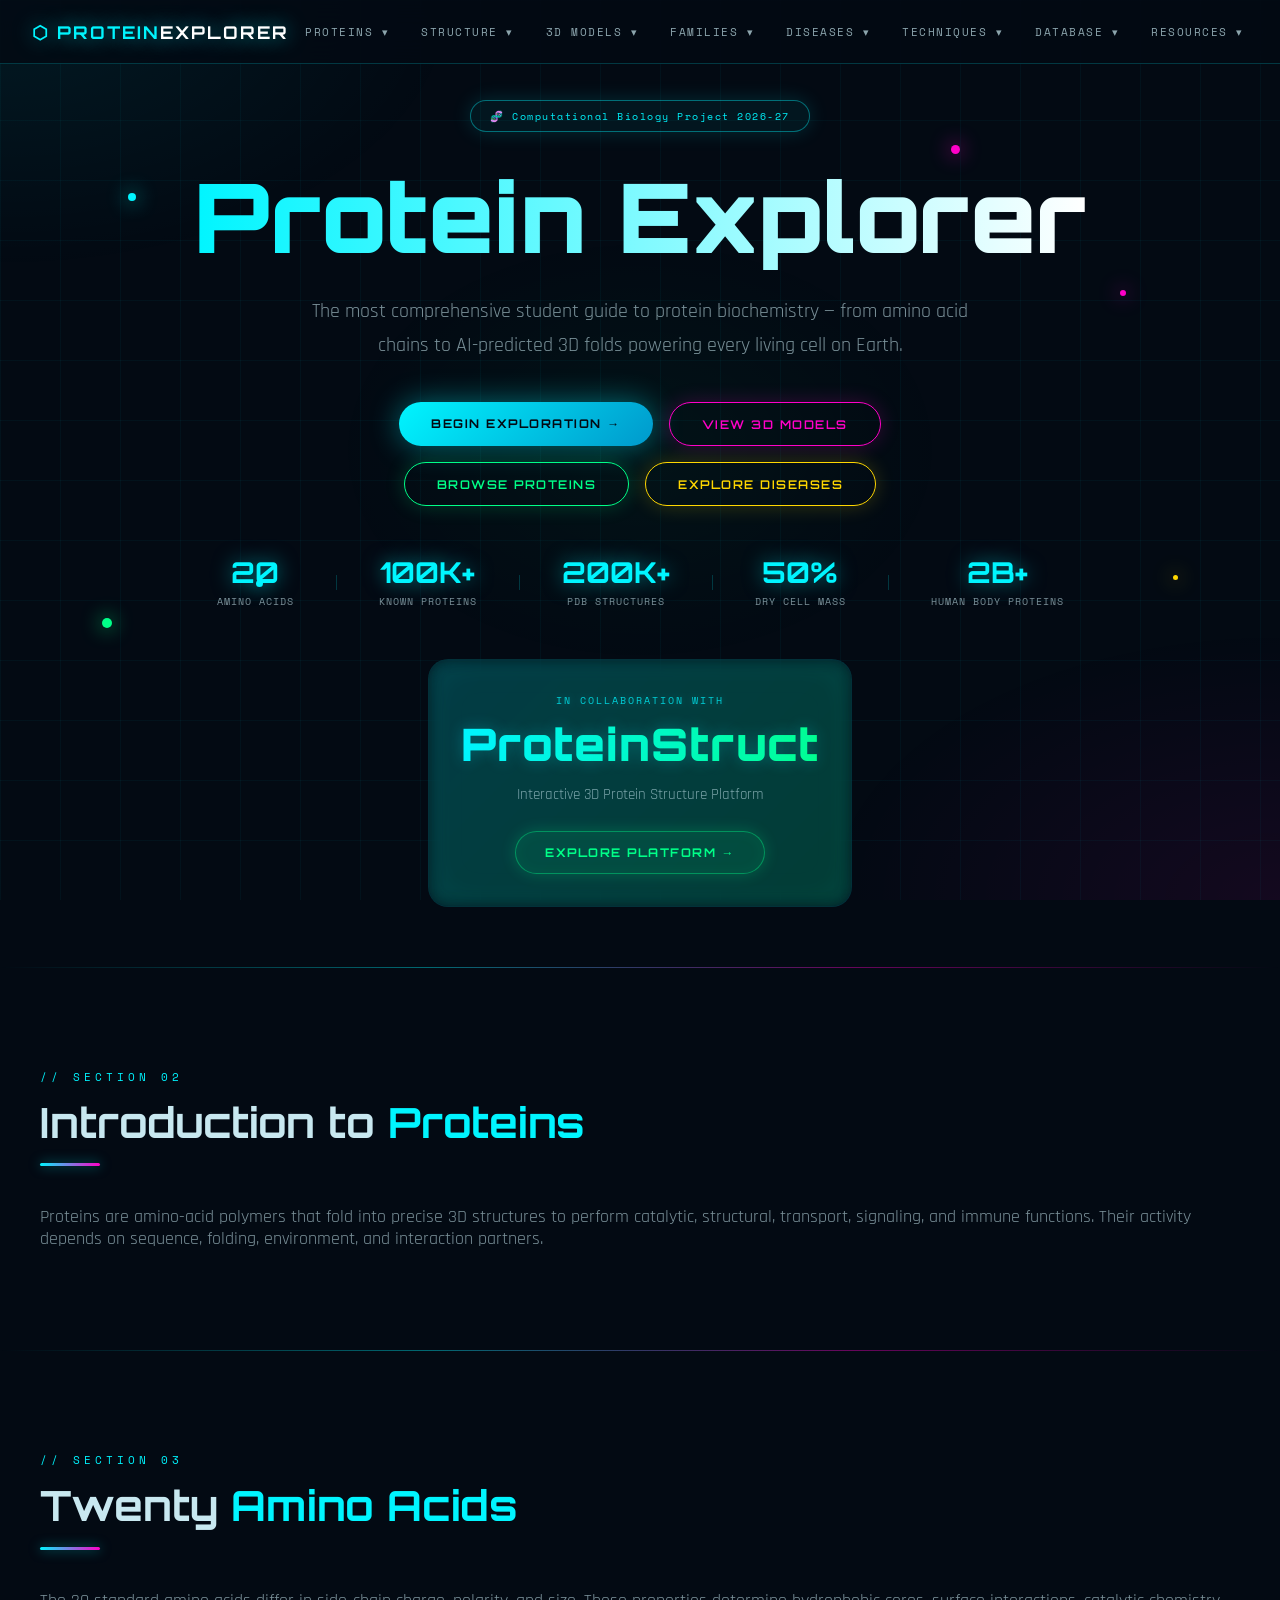
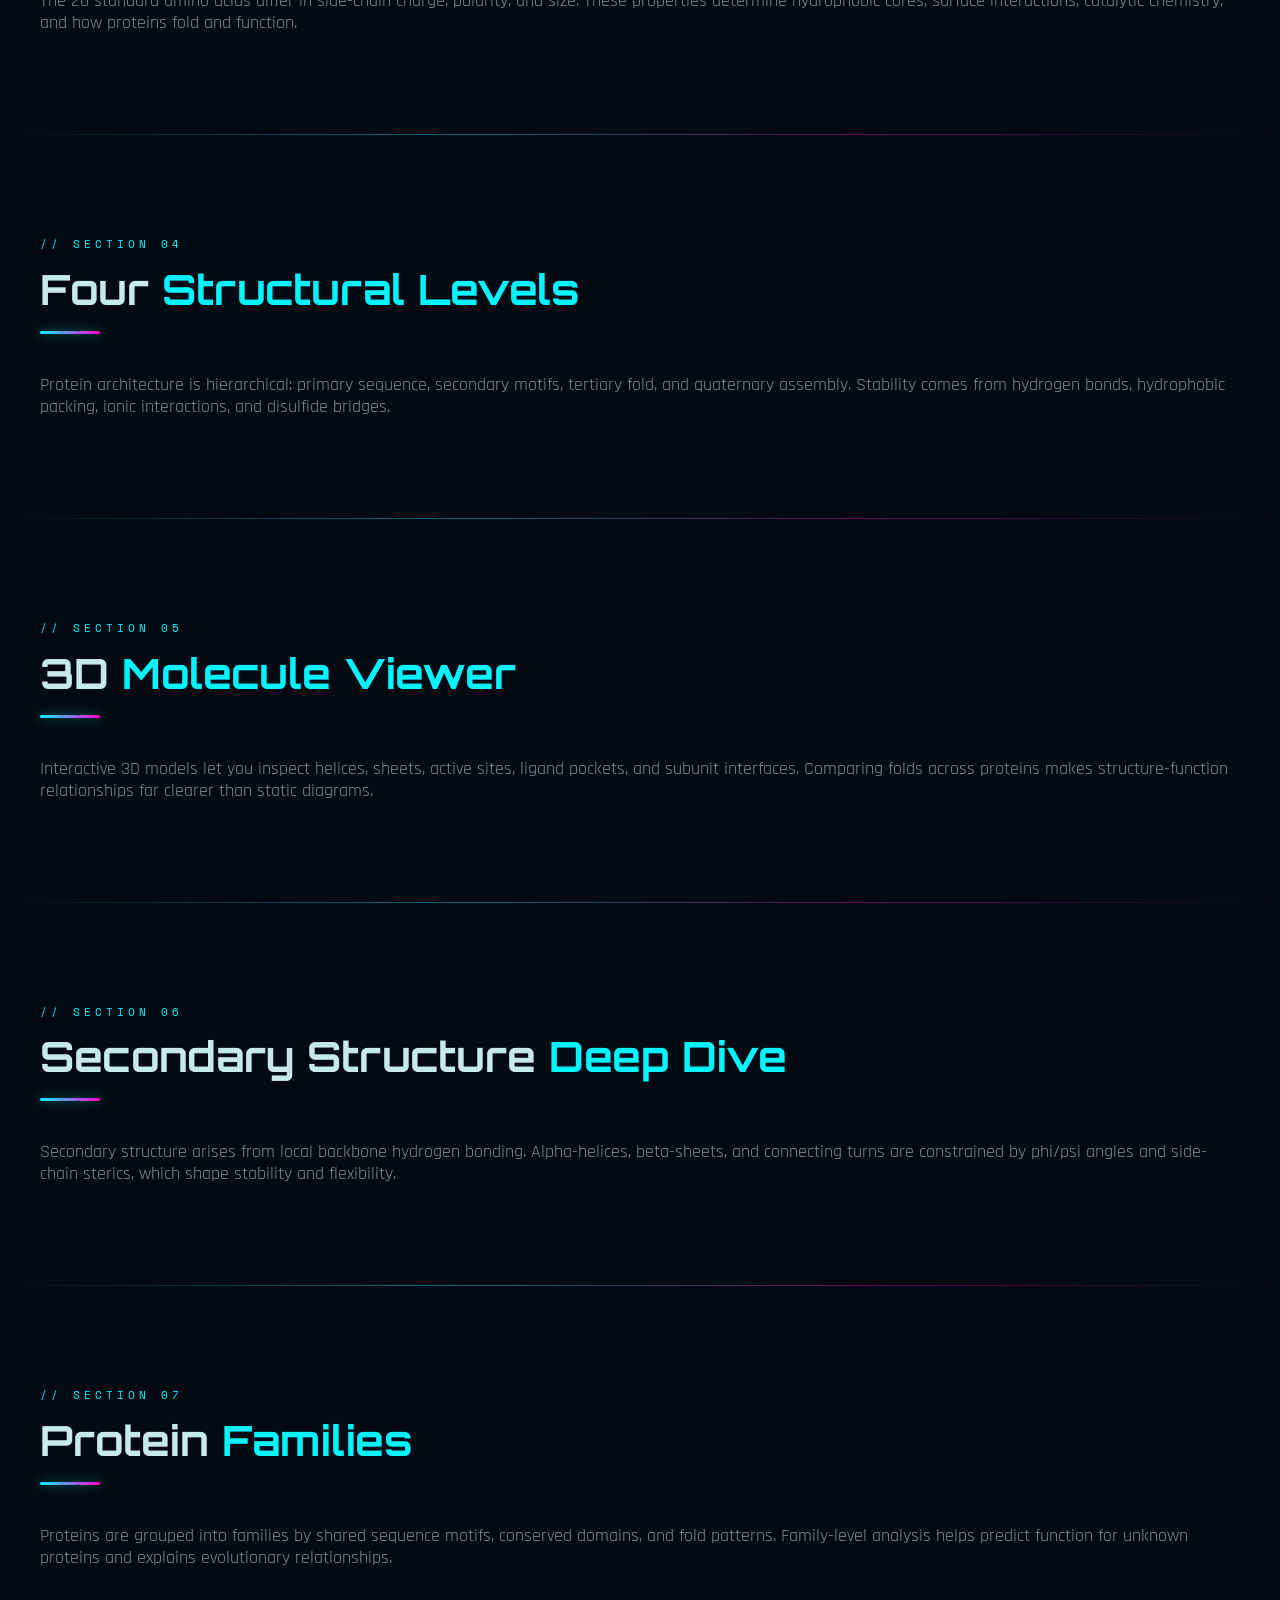
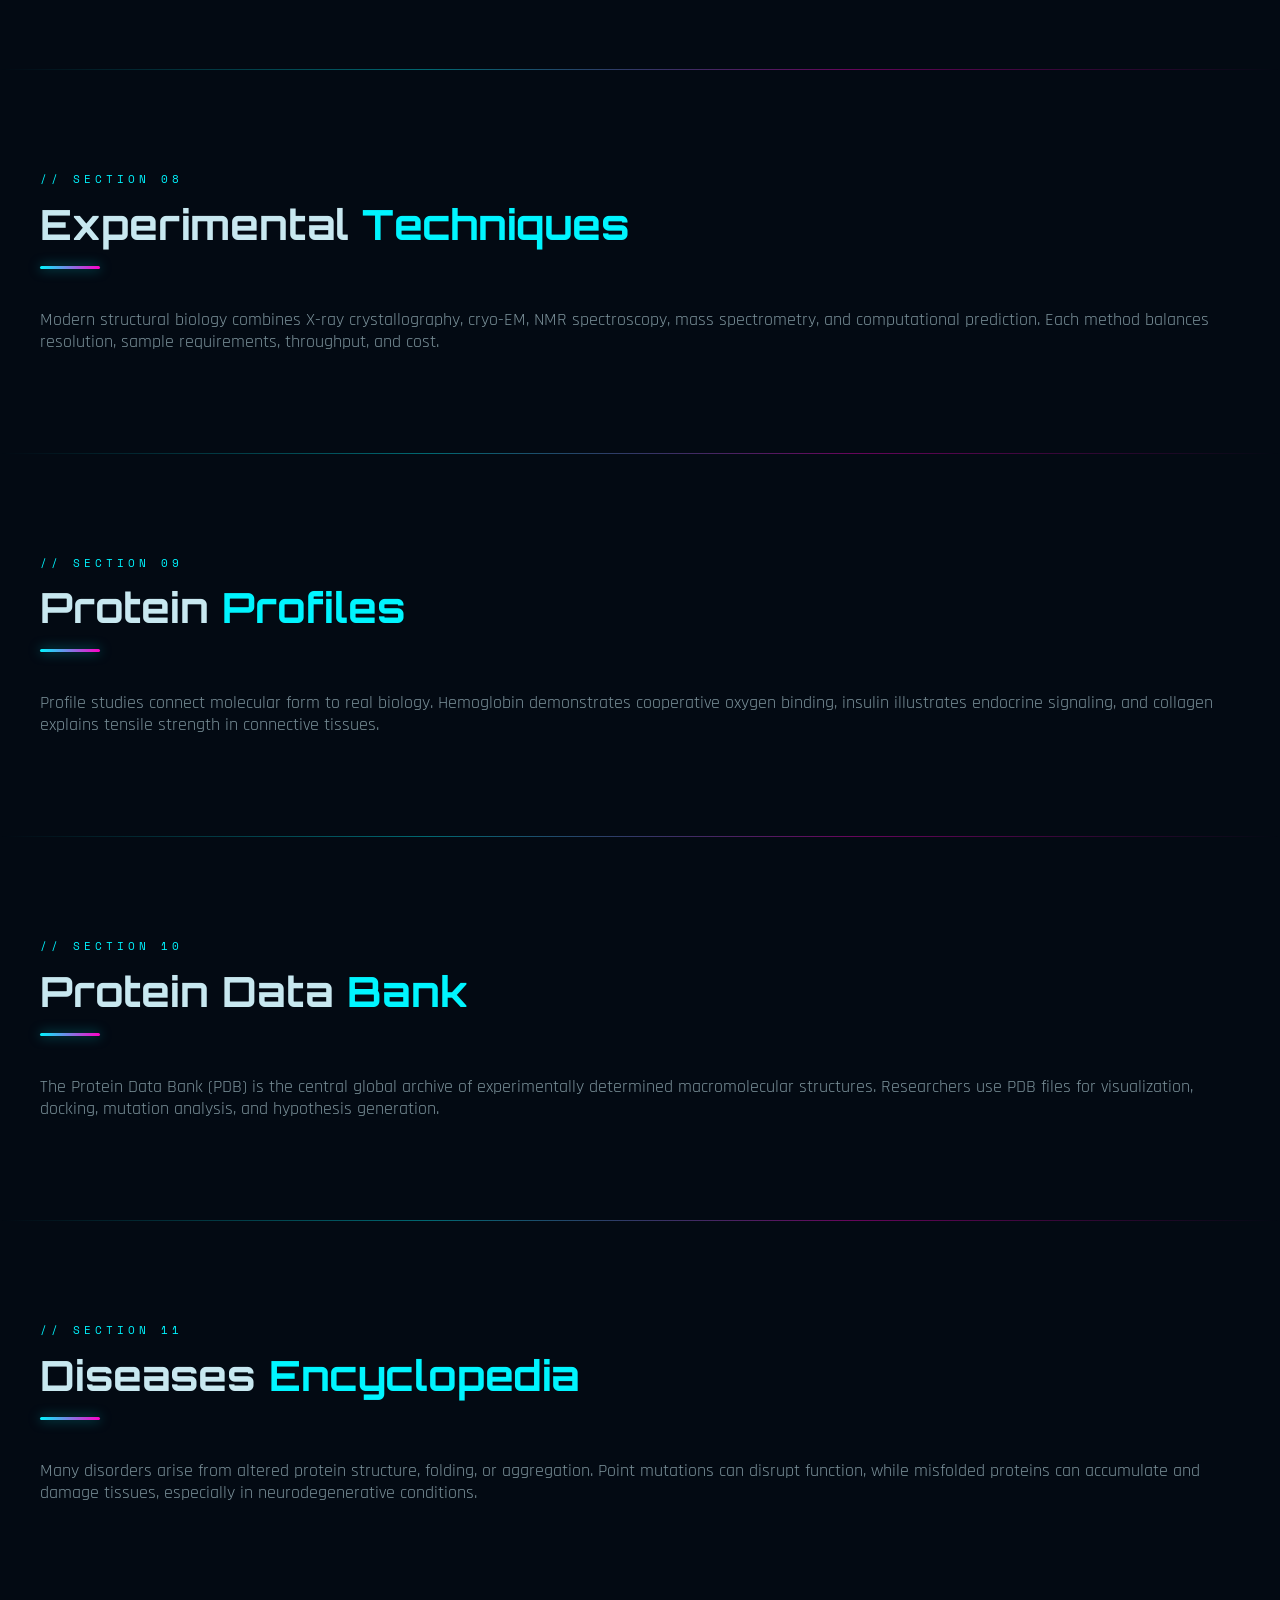
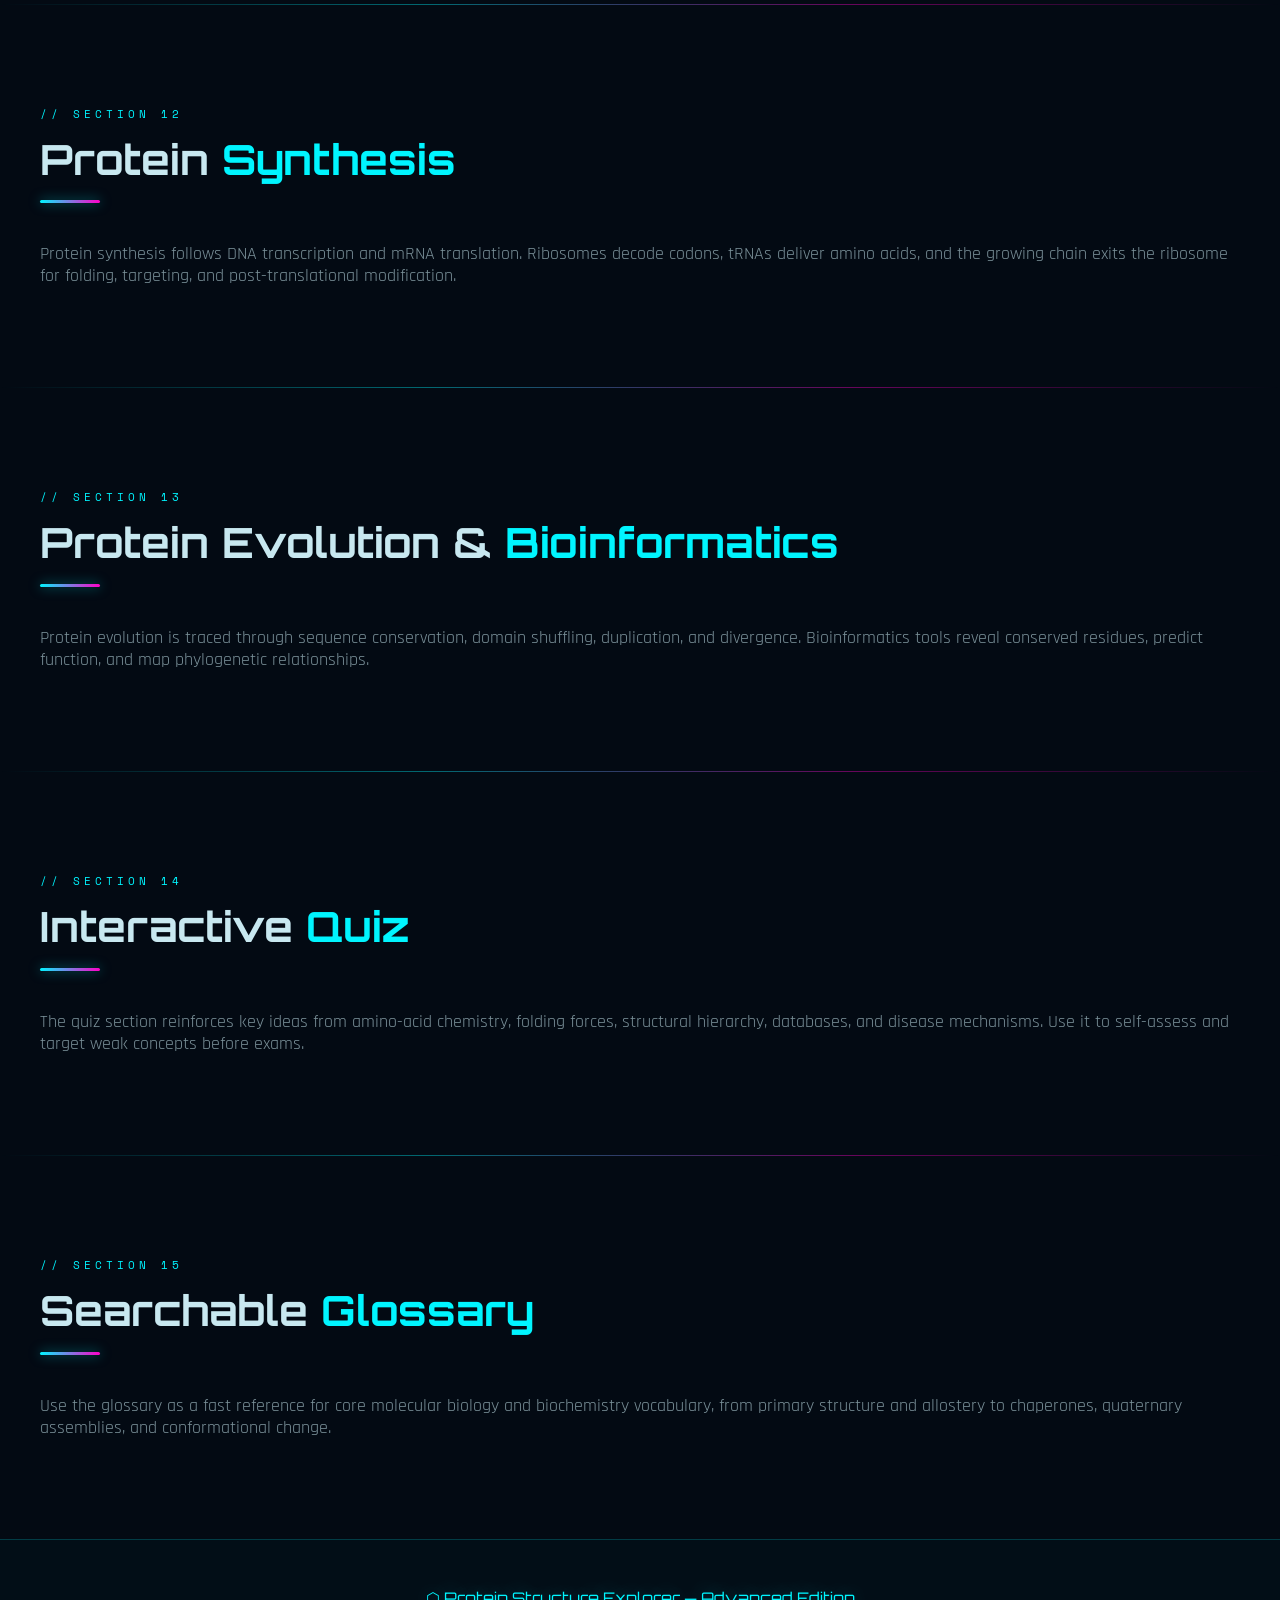
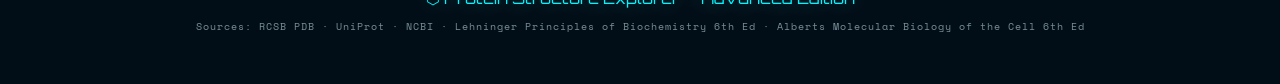
==== commit 736f8216: "structure removed" ====
--- a/index.html
+++ b/index.html
@@ -12,7 +12,7 @@
 
     <!-- ══ NAVBAR ══ -->
     <nav>
-  <a href="protein_structure.html" class="nav-logo">⬡ PROTEIN<span>EXPLORER</span></a>
+  <a href="index.html" class="nav-logo">⬡ PROTEIN<span>EXPLORER</span></a>
   <ul class="nav-links">
 
     <!-- 1. PROTEINS -->
@@ -211,8 +211,7 @@
   <div class="hero-badge">🧬 Computational Biology Project 2026-27</div>
 
   <h1 class="hero-title">
-    <span class="line1">Protein Structure</span>
-    <span class="line2">Explorer</span>
+    <span class="line1">Protein Explorer</span>
   </h1>
 
   <p class="hero-subtitle">
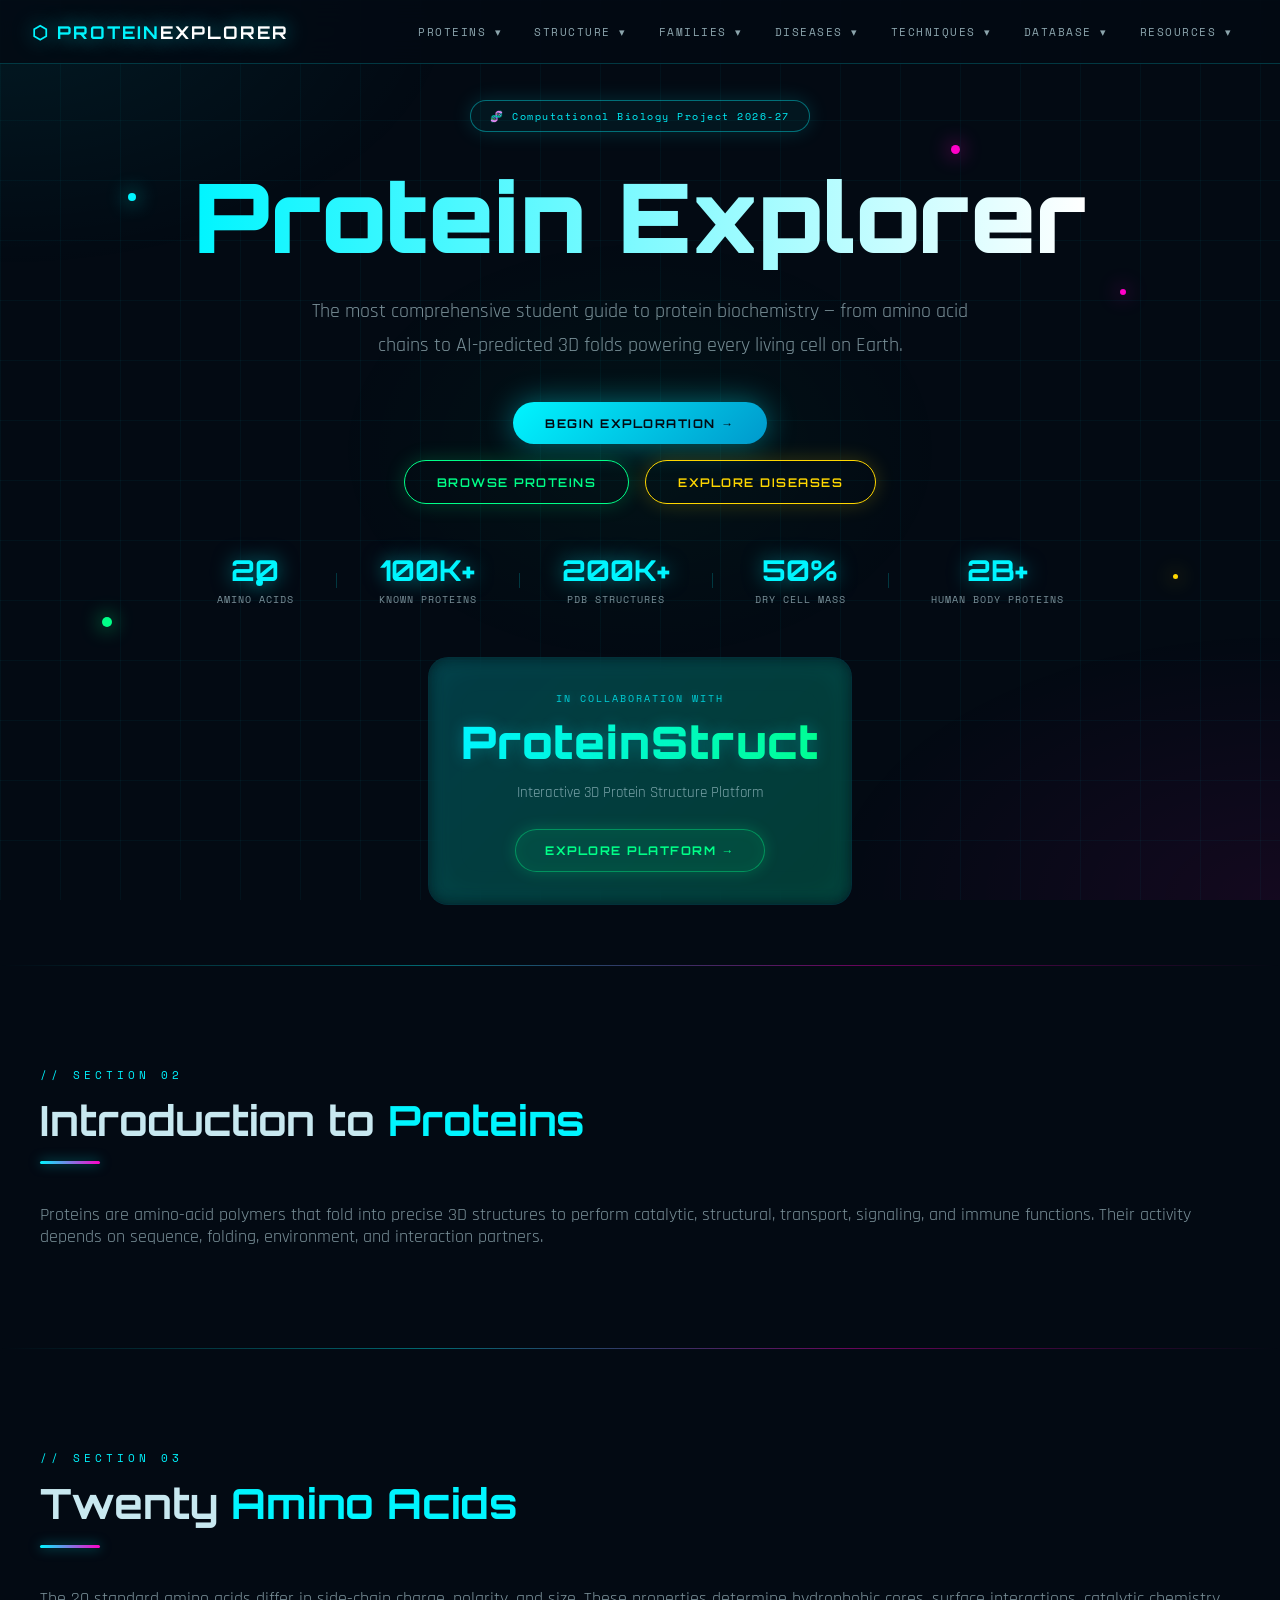
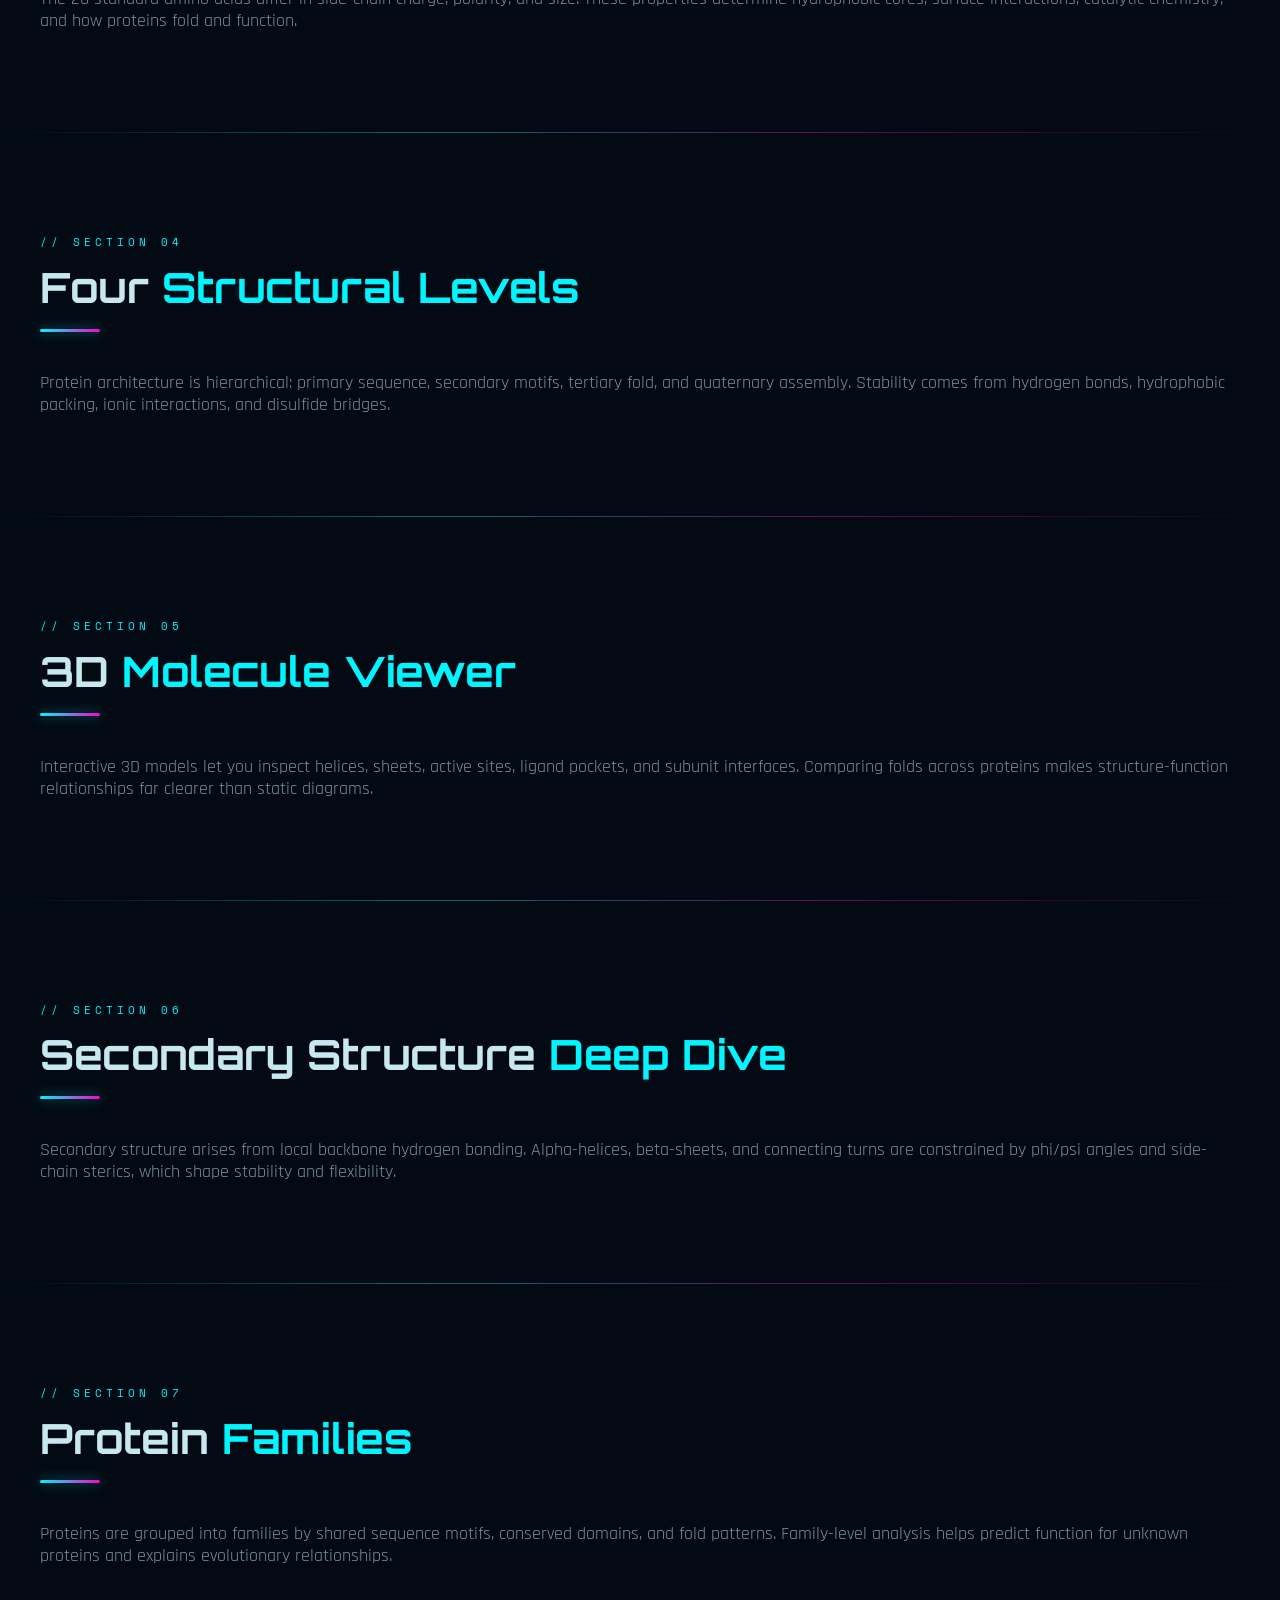
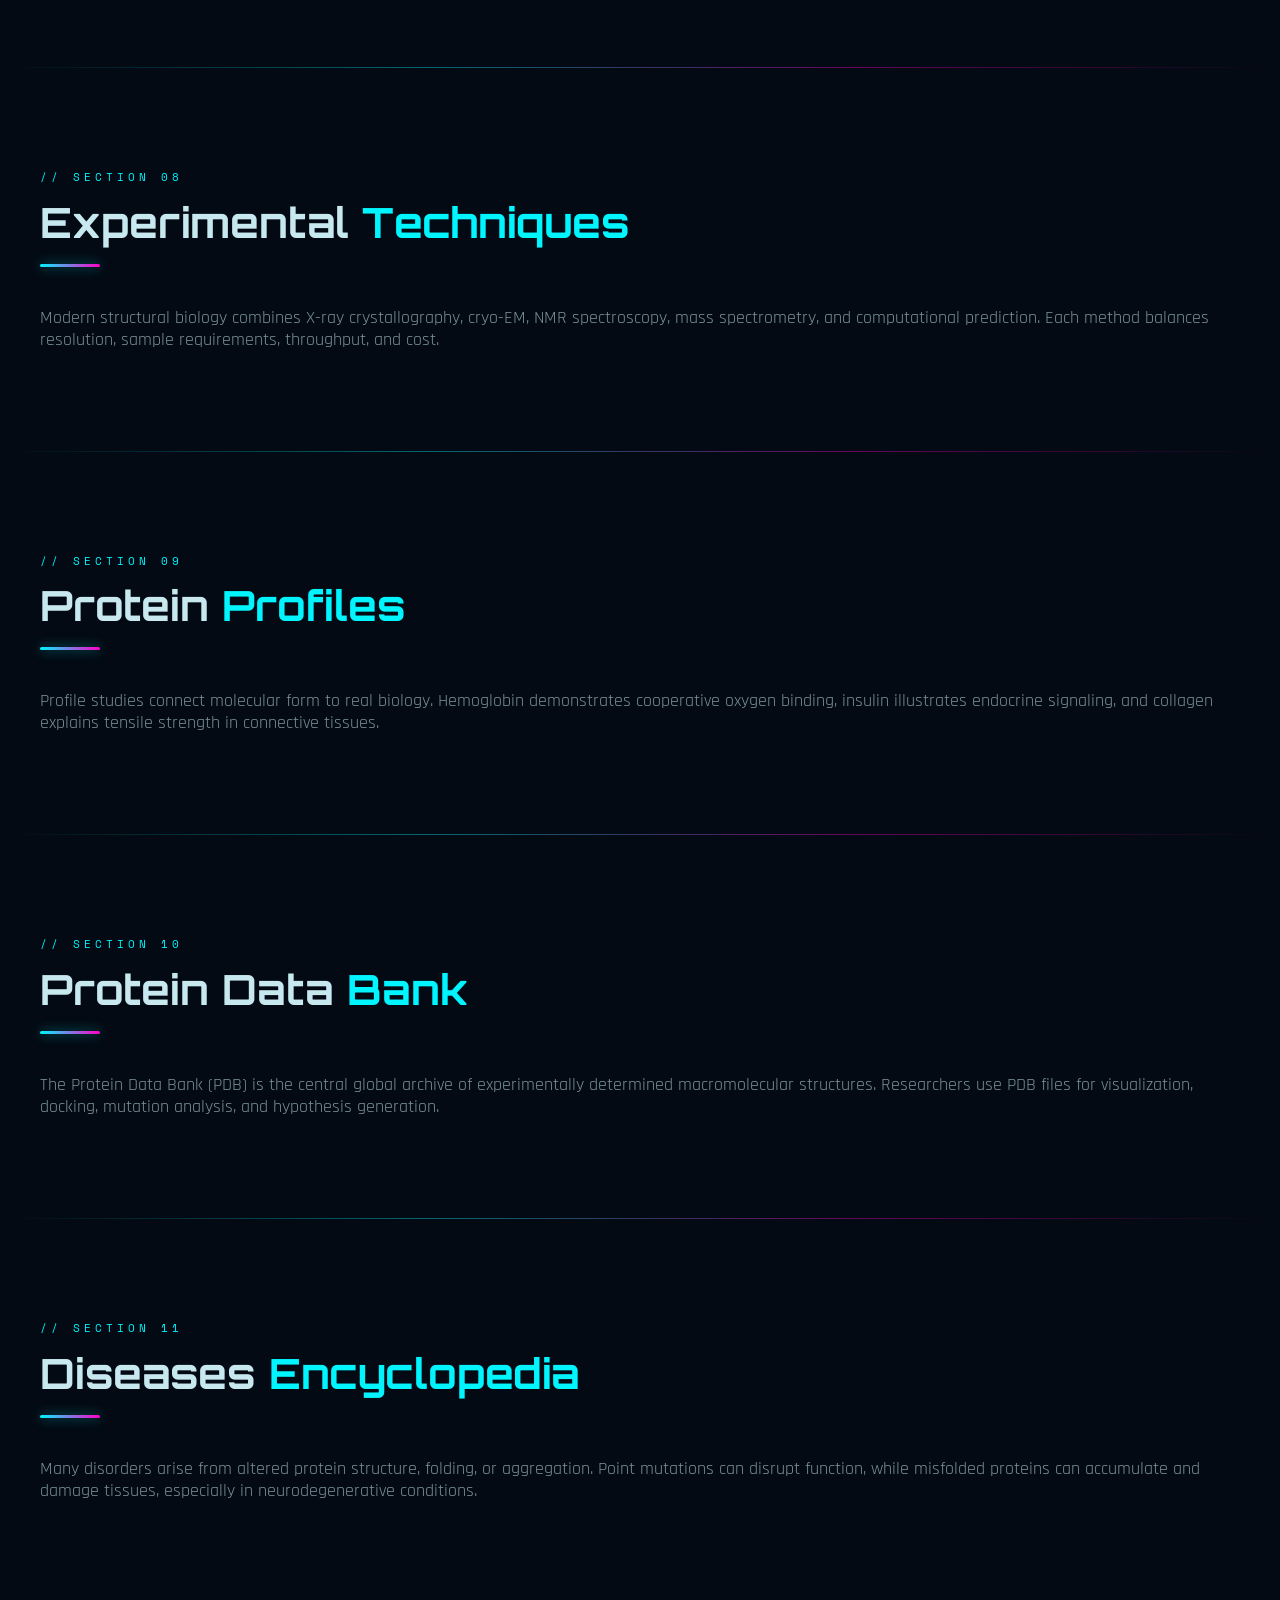
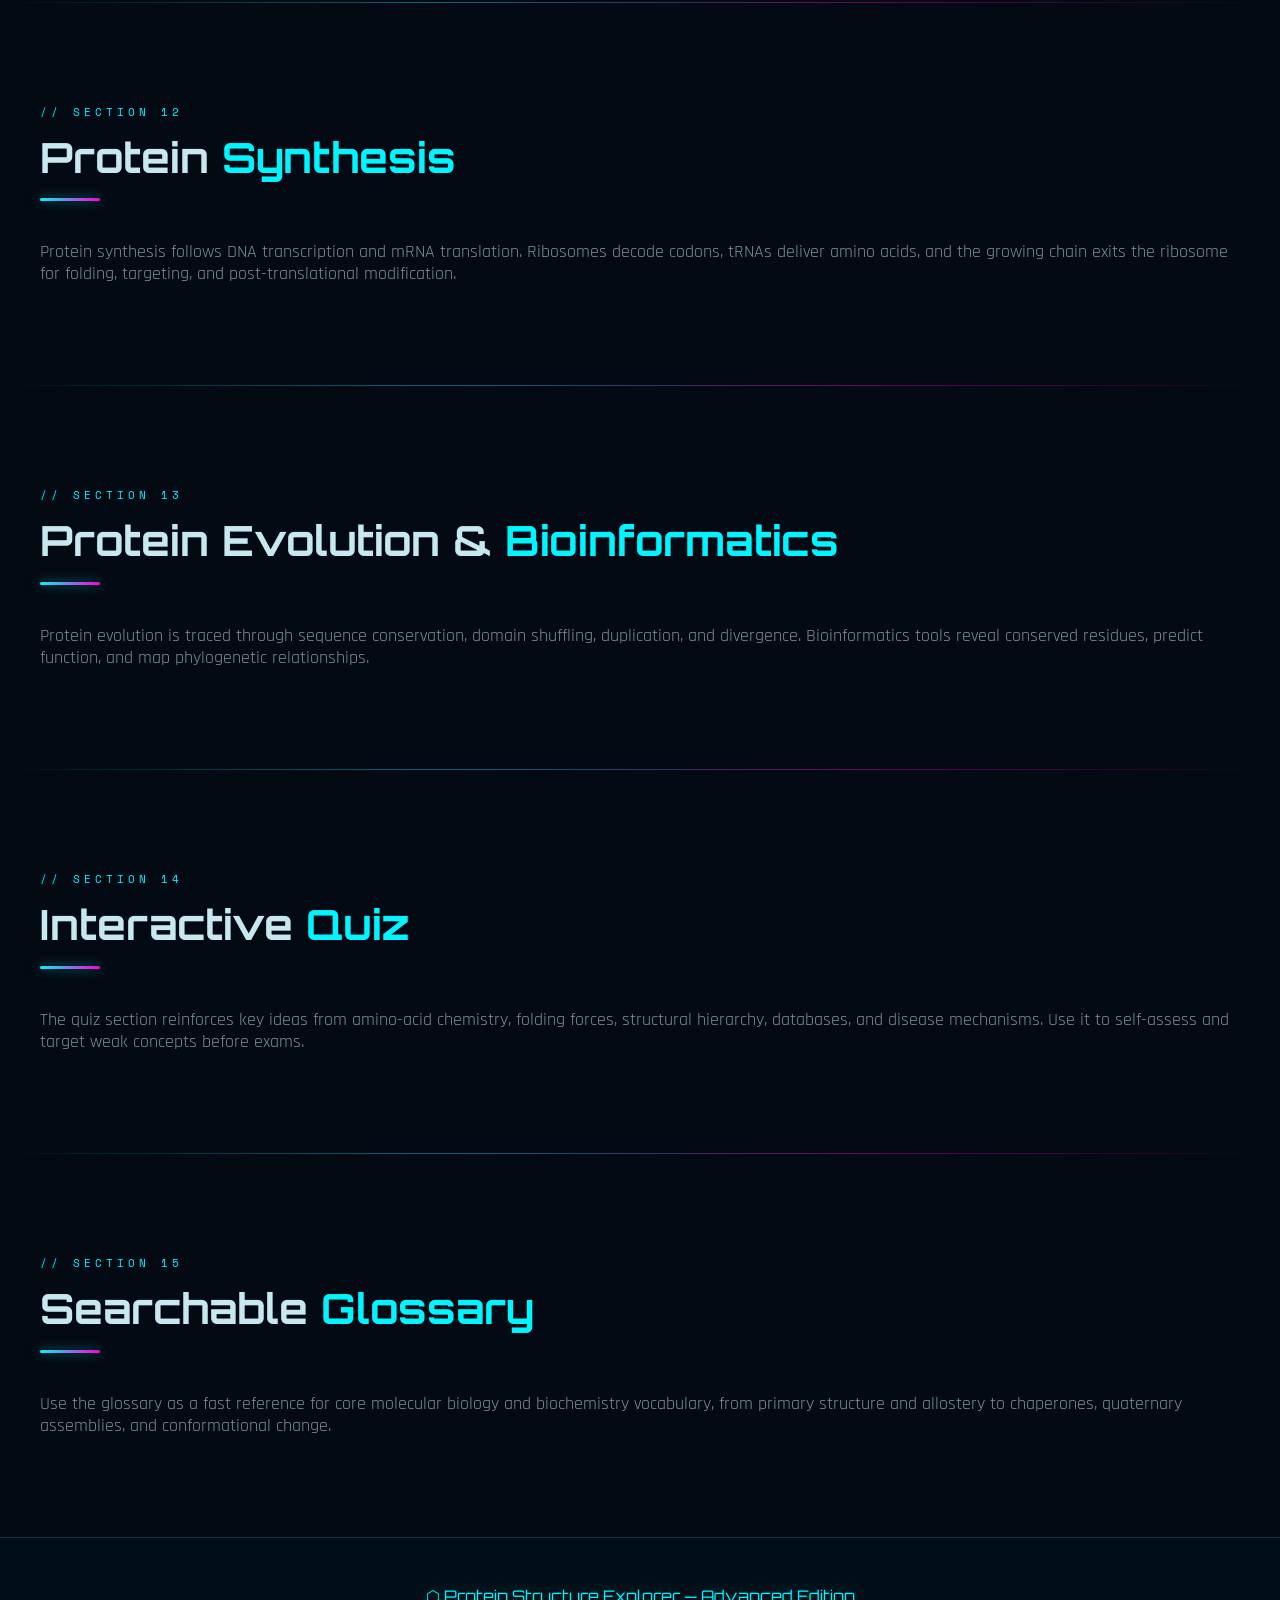
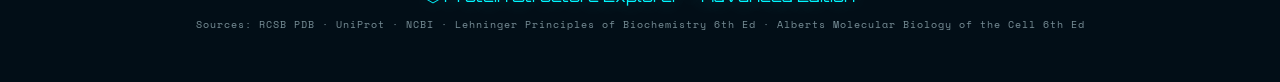
==== commit 91336322: "3d file removed" ====
--- a/index.html
+++ b/index.html
@@ -1,13 +1,14 @@
 <!DOCTYPE html>
 <html lang="en">
-<head>
-<meta charset="UTF-8">
-<meta name="viewport" content="width=device-width, initial-scale=1.0">
-<title>Protein Structure Explorer — Advanced Edition</title>
-<link rel="preconnect" href="https://fonts.googleapis.com">
-<link href="https://fonts.googleapis.com/css2?family=Orbitron:wght@400;600;700;900&family=Rajdhani:wght@300;400;500;600;700&family=Space+Mono:wght@400;700&display=swap" rel="stylesheet">
-<link rel="stylesheet" href="styles.css">
-</head>
+  <head>
+    <meta charset="UTF-8">
+    <meta name="viewport" content="width=device-width, initial-scale=1.0">
+    <title>Protein Explorer — Advanced Edition</title>
+    <link rel="icon" href="molecules.png"/>
+    <link rel="preconnect" href="https://fonts.googleapis.com">
+    <link href="https://fonts.googleapis.com/css2?family=Orbitron:wght@400;600;700;900&family=Rajdhani:wght@300;400;500;600;700&family=Space+Mono:wght@400;700&display=swap" rel="stylesheet">
+    <link rel="stylesheet" href="styles.css">
+  </head>
 <body>
 
     <!-- ══ NAVBAR ══ -->
@@ -70,33 +71,7 @@
       </div>
     </li>
 
-    <!-- 3. 3D MODELS -->
-    <li class="nav-item">
-      <a href="3d-models.html">3D Models ▾</a>
-      <div class="mega-drop wide">
-        <div class="drop-col">
-          <div class="drop-col-title">Basic</div>
-          <a class="drop-item" href="3d-models.html"><span class="drop-icon">🔵</span><span class="drop-text"><span class="dt">Primary Chain</span><span class="dd">Polypeptide backbone</span></span></a>
-          <a class="drop-item" href="3d-models.html"><span class="drop-icon">🌀</span><span class="drop-text"><span class="dt">Alpha-Helix</span><span class="dd">Right-handed coil</span></span></a>
-          <a class="drop-item" href="3d-models.html"><span class="drop-icon">📋</span><span class="drop-text"><span class="dt">Beta-Sheet</span><span class="dd">Parallel/antiparallel strands</span></span></a>
-          <a class="drop-item" href="3d-models.html"><span class="drop-icon">🔮</span><span class="drop-text"><span class="dt">Tertiary Fold</span><span class="dd">Globular 3D fold</span></span></a>
-        </div>
-        <div class="drop-col">
-          <div class="drop-col-title">Classic</div>
-          <a class="drop-item" href="3d-models.html"><span class="drop-icon">🩸</span><span class="drop-text"><span class="dt">Hemoglobin</span><span class="dd">Heterotetramer</span></span></a>
-          <a class="drop-item" href="3d-models.html"><span class="drop-icon">🦴</span><span class="drop-text"><span class="dt">Collagen</span><span class="dd">Triple helix</span></span></a>
-          <a class="drop-item" href="3d-models.html"><span class="drop-icon">💉</span><span class="drop-text"><span class="dt">Insulin</span><span class="dd">Disulfide-linked chains</span></span></a>
-          <a class="drop-item" href="3d-models.html"><span class="drop-icon">🏋️</span><span class="drop-text"><span class="dt">Myoglobin</span><span class="dd">O₂-binding globin</span></span></a>
-        </div>
-        <div class="drop-col">
-          <div class="drop-col-title">Machines</div>
-          <a class="drop-item" href="3d-models.html"><span class="drop-icon">⚡</span><span class="drop-text"><span class="dt">ATP Synthase</span><span class="dd">Rotary motor</span></span></a>
-          <a class="drop-item" href="3d-models.html"><span class="drop-icon">🏭</span><span class="drop-text"><span class="dt">Ribosome</span><span class="dd">Protein factory</span></span></a>
-          <a class="drop-item" href="3d-models.html"><span class="drop-icon">Y️</span><span class="drop-text"><span class="dt">Antibody IgG</span><span class="dd">Y-shaped immune protein</span></span></a>
-          <a class="drop-item" href="3d-models.html"><span class="drop-icon">🗑️</span><span class="drop-text"><span class="dt">Proteasome</span><span class="dd">Protein degrader</span></span></a>
-        </div>
-      </div>
-    </li>
+    <!-- 3D Models removed -->
 
     <!-- 4. FAMILIES -->
     <li class="nav-item">
@@ -219,9 +194,8 @@
     to AI-predicted 3D folds powering every living cell on Earth.
   </p>
 
-  <div class="hero-btns">
+    <div class="hero-btns">
     <a href="introduction.html" class="btn-primary">Begin Exploration →</a>
-    <a href="3d-models.html" class="btn-outline mg">View 3D Models</a>
   </div>
   <div class="hero-btns2">
     <a href="amino-acids.html" class="btn-outline gr">Browse Proteins</a>
